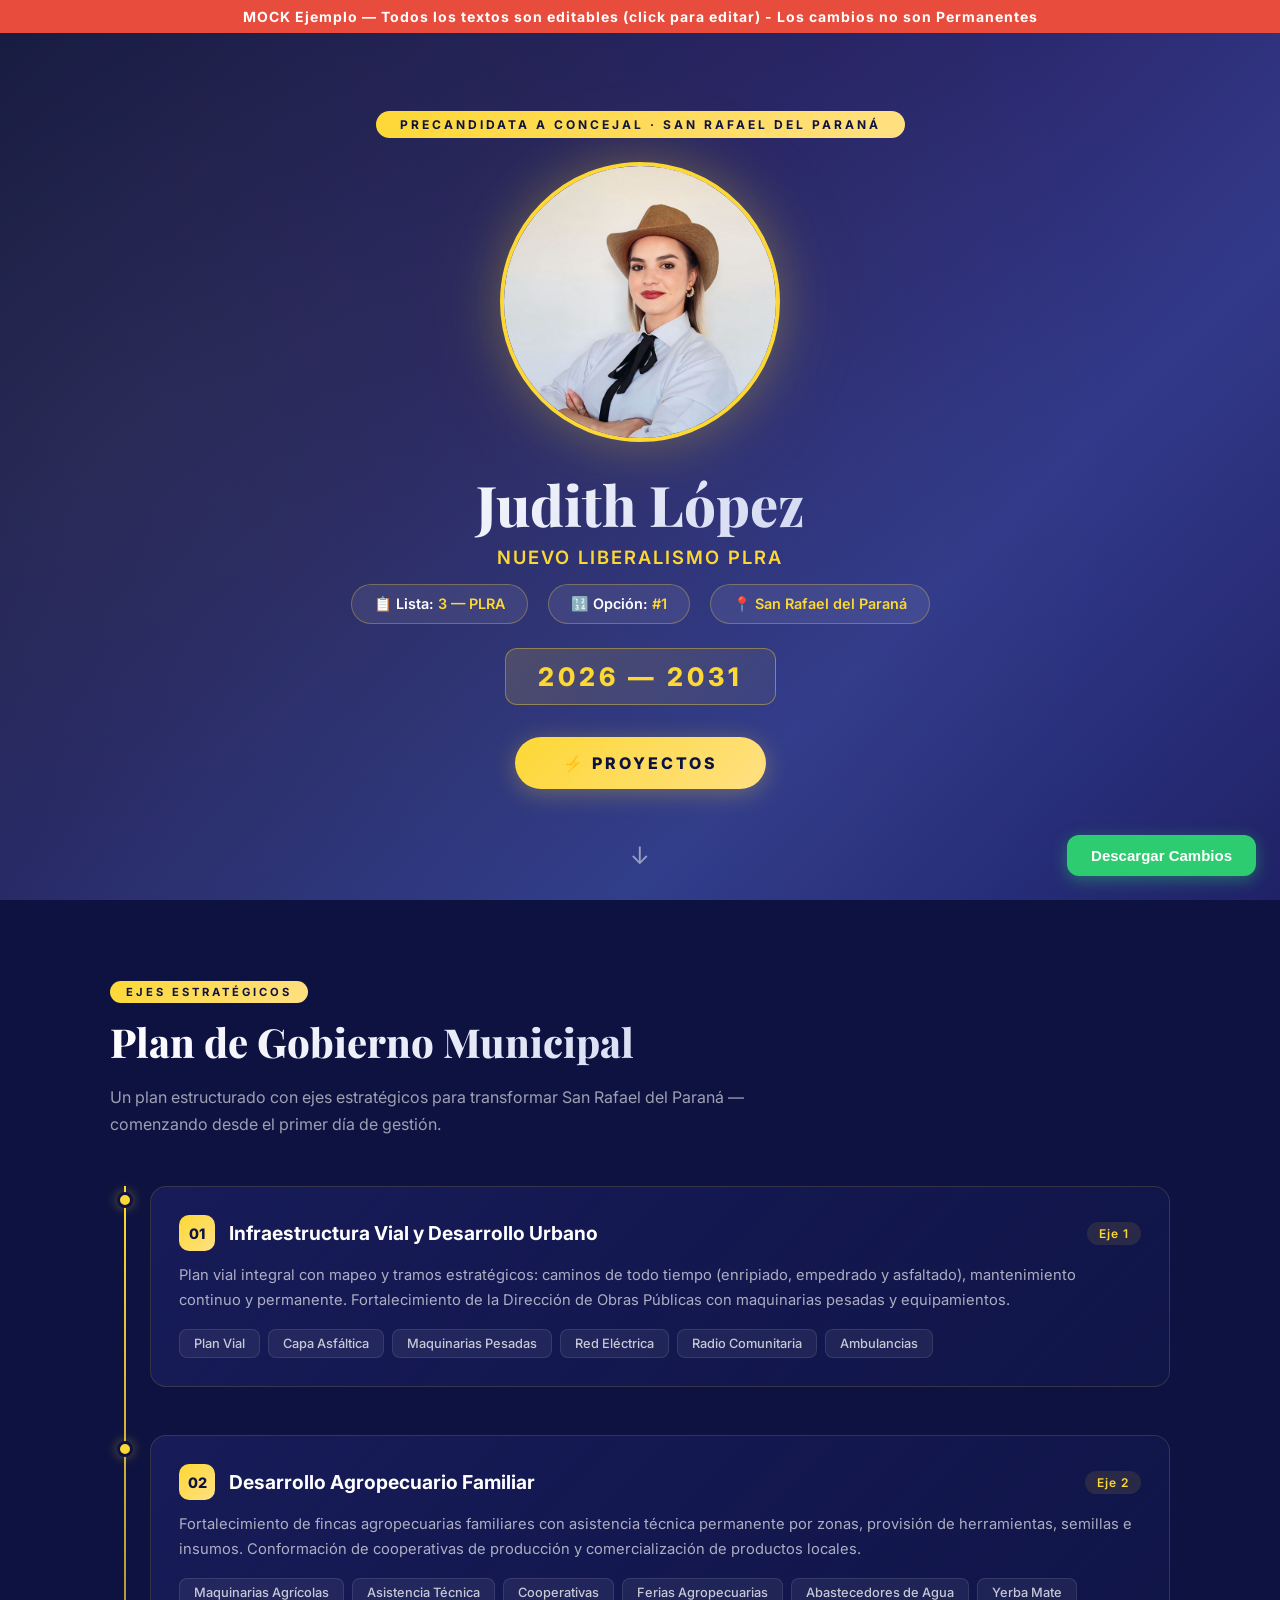
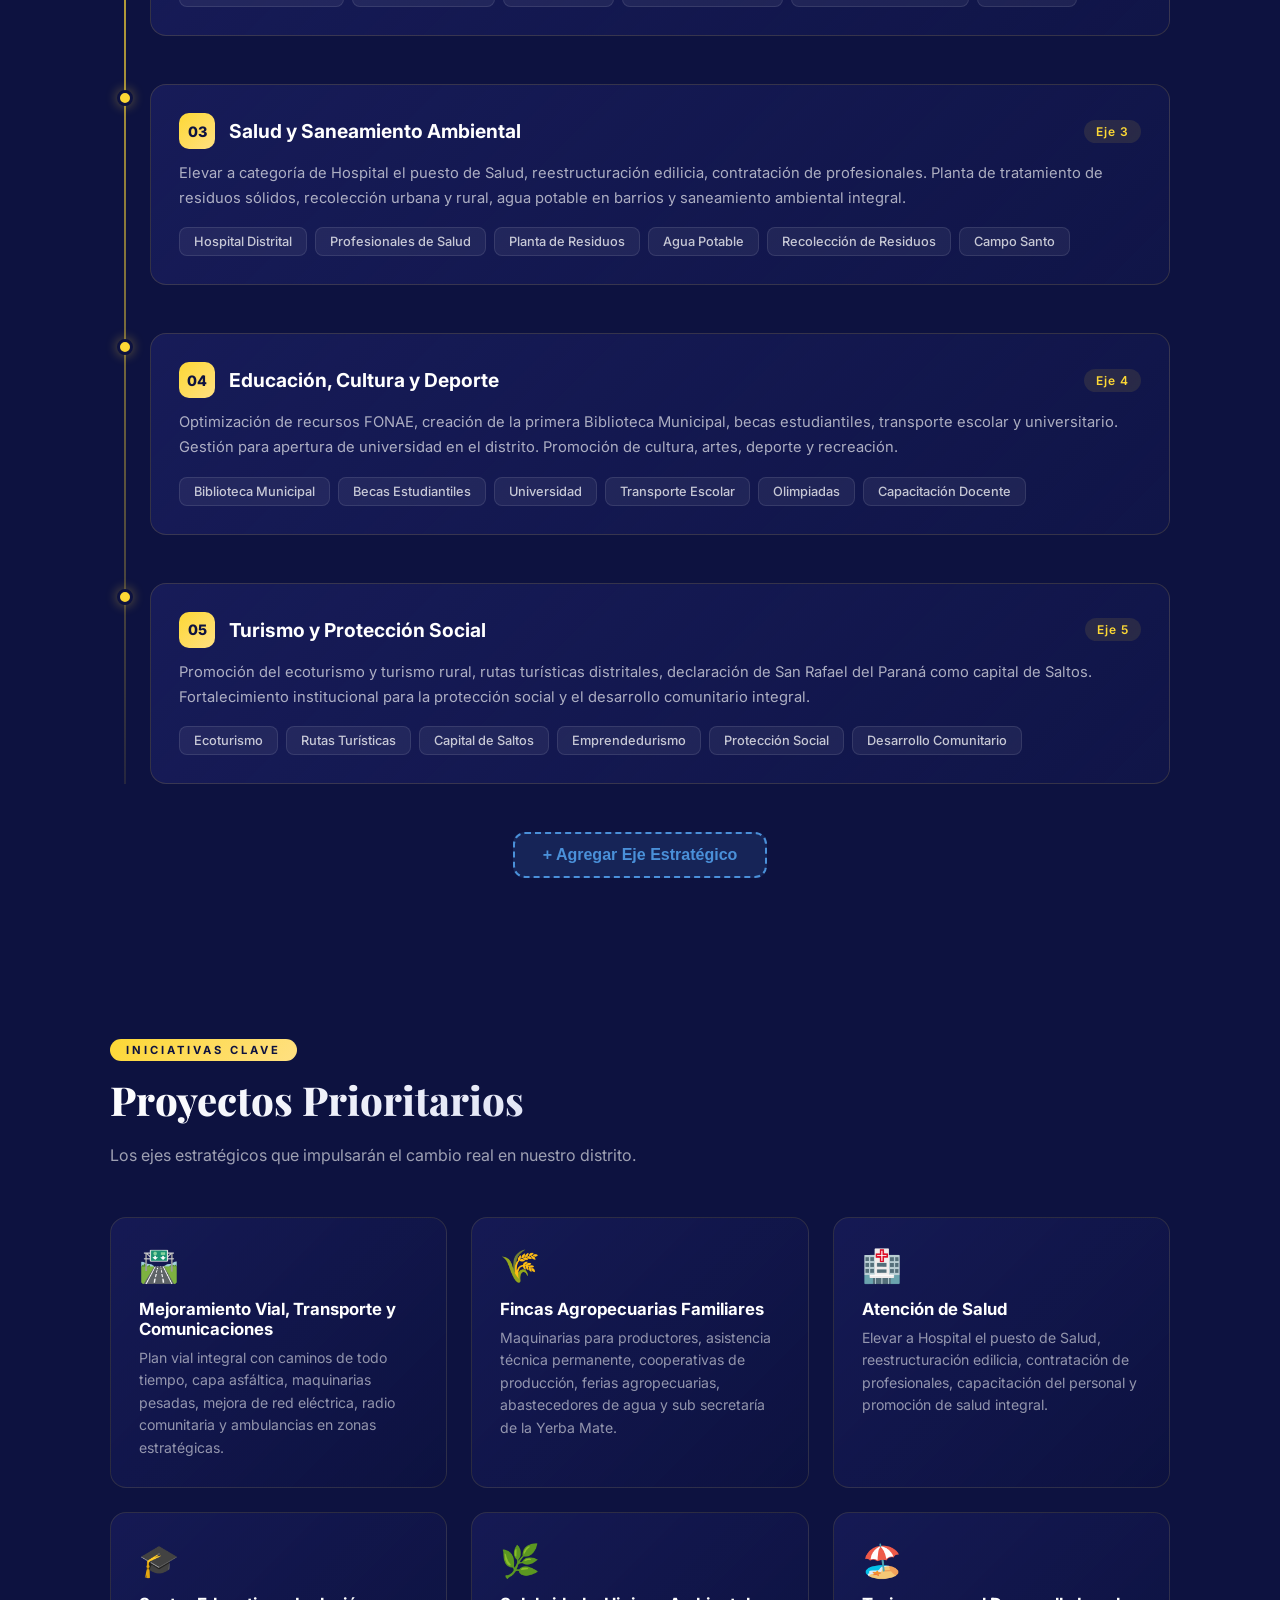
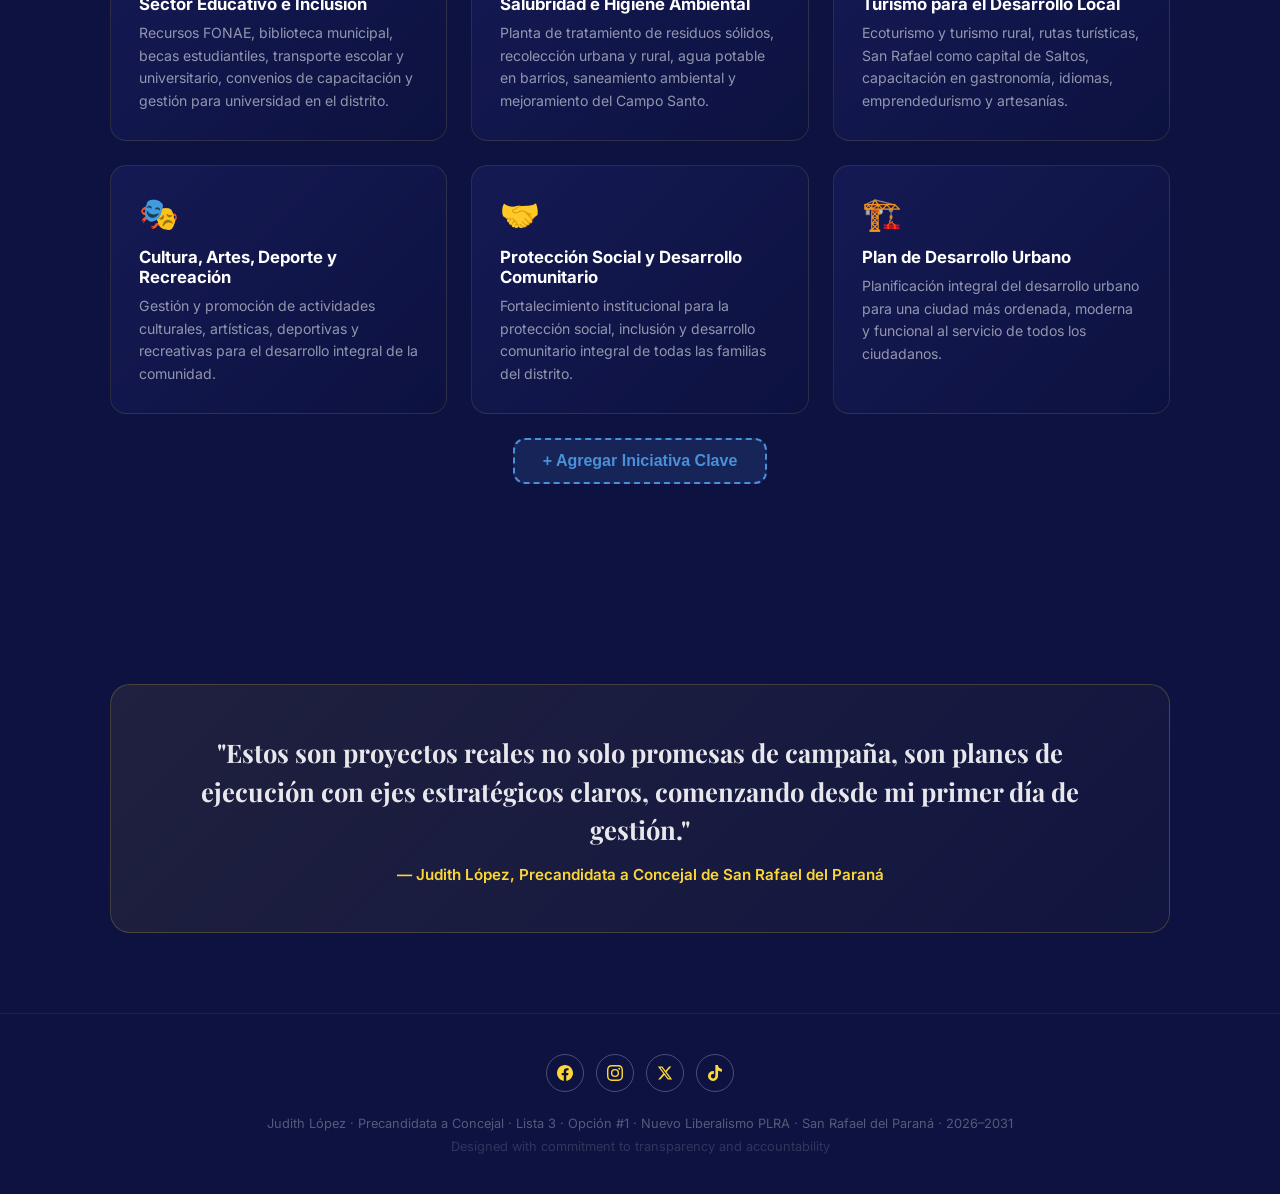
==== mock/index.html @ 167c4290 "feat: improve mock" ====
<!DOCTYPE html>
<html lang="en">

<head>
  <meta charset="UTF-8">
  <meta name="viewport" content="width=device-width, initial-scale=1.0">
  <title>MOCK — Judith López — Candidata a Concejal de San Rafael del Paraná 2026–2031</title>
  <link rel="icon" href="../favicon/favicon.ico" type="image/x-icon">
  <link rel="stylesheet" href="../styles.css">
</head>

<body>

  <div class="mock-banner">MOCK Ejemplo — Todos los textos son editables (click para editar) - Los cambios no son
    Permanentes</div>

  <!-- HERO -->
  <section class="hero">
    <div class="party-stripe"></div>
    <div class="hero-content">
      <div class="badge" contenteditable="true">Precandidata a Concejal · San Rafael del Paraná</div>
      <div class="candidate-photo" onclick="document.getElementById('imageUpload').click()"><img id="candidateImg"
          src="../judith.jpeg" alt="Judith López"></div>
      <input type="file" id="imageUpload" accept="image/*">
      <h1 class="candidate-name" contenteditable="true">Judith López</h1>
      <p class="candidate-role" contenteditable="true">Nuevo Liberalismo PLRA</p>

      <div class="candidate-info">
        <div class="info-chip" contenteditable="true">📋 Lista: <span>3 — PLRA</span></div>
        <div class="info-chip" contenteditable="true">🔢 Opción: <span>#1</span></div>
        <div class="info-chip" contenteditable="true">📍 <span>San Rafael del Paraná</span></div>
      </div>

      <div class="period-badge" contenteditable="true">2026 — 2031</div>
      <br>
      <a href="#projects" class="projects-btn">⚡ Proyectos</a>
    </div>
    <div class="scroll-hint">↓</div>
  </section>

  <!-- EJES ESTRATÉGICOS -->
  <section class="section" id="projects">
    <span class="section-label" contenteditable="true">Ejes Estratégicos</span>
    <h2 class="section-title" contenteditable="true">Plan de Gobierno Municipal</h2>
    <p class="section-desc" contenteditable="true">Un plan estructurado con ejes estratégicos para transformar San
      Rafael del Paraná — comenzando desde el primer día de gestión.</p>

    <div class="timeline">
      <!-- Eje 1 -->
      <div class="phase">
        <div class="phase-dot"></div>
        <div class="phase-card">
          <div class="phase-header">
            <div class="phase-number">01</div>
            <div class="phase-title" contenteditable="true">Infraestructura Vial y Desarrollo Urbano</div>
            <span class="phase-period" contenteditable="true">Eje 1</span>
          </div>
          <p class="phase-desc" contenteditable="true">Plan vial integral con mapeo y tramos estratégicos: caminos de
            todo tiempo (enripiado, empedrado y asfaltado), mantenimiento continuo y permanente. Fortalecimiento de la
            Dirección de Obras Públicas con maquinarias pesadas y equipamientos.</p>
          <div class="phase-projects">
            <span class="project-tag" contenteditable="true">Plan Vial</span>
            <span class="project-tag" contenteditable="true">Capa Asfáltica</span>
            <span class="project-tag" contenteditable="true">Maquinarias Pesadas</span>
            <span class="project-tag" contenteditable="true">Red Eléctrica</span>
            <span class="project-tag" contenteditable="true">Radio Comunitaria</span>
            <span class="project-tag" contenteditable="true">Ambulancias</span>
          </div>
        </div>
      </div>

      <!-- Eje 2 -->
      <div class="phase">
        <div class="phase-dot"></div>
        <div class="phase-card">
          <div class="phase-header">
            <div class="phase-number">02</div>
            <div class="phase-title" contenteditable="true">Desarrollo Agropecuario Familiar</div>
            <span class="phase-period" contenteditable="true">Eje 2</span>
          </div>
          <p class="phase-desc" contenteditable="true">Fortalecimiento de fincas agropecuarias familiares con asistencia
            técnica permanente por zonas, provisión de herramientas, semillas e insumos. Conformación de cooperativas de
            producción y comercialización de productos locales.</p>
          <div class="phase-projects">
            <span class="project-tag" contenteditable="true">Maquinarias Agrícolas</span>
            <span class="project-tag" contenteditable="true">Asistencia Técnica</span>
            <span class="project-tag" contenteditable="true">Cooperativas</span>
            <span class="project-tag" contenteditable="true">Ferias Agropecuarias</span>
            <span class="project-tag" contenteditable="true">Abastecedores de Agua</span>
            <span class="project-tag" contenteditable="true">Yerba Mate</span>
          </div>
        </div>
      </div>

      <!-- Eje 3 -->
      <div class="phase">
        <div class="phase-dot"></div>
        <div class="phase-card">
          <div class="phase-header">
            <div class="phase-number">03</div>
            <div class="phase-title" contenteditable="true">Salud y Saneamiento Ambiental</div>
            <span class="phase-period" contenteditable="true">Eje 3</span>
          </div>
          <p class="phase-desc" contenteditable="true">Elevar a categoría de Hospital el puesto de Salud,
            reestructuración edilicia, contratación de profesionales. Planta de tratamiento de residuos sólidos,
            recolección urbana y rural, agua potable en barrios y saneamiento ambiental integral.</p>
          <div class="phase-projects">
            <span class="project-tag" contenteditable="true">Hospital Distrital</span>
            <span class="project-tag" contenteditable="true">Profesionales de Salud</span>
            <span class="project-tag" contenteditable="true">Planta de Residuos</span>
            <span class="project-tag" contenteditable="true">Agua Potable</span>
            <span class="project-tag" contenteditable="true">Recolección de Residuos</span>
            <span class="project-tag" contenteditable="true">Campo Santo</span>
          </div>
        </div>
      </div>

      <!-- Eje 4 -->
      <div class="phase">
        <div class="phase-dot"></div>
        <div class="phase-card">
          <div class="phase-header">
            <div class="phase-number">04</div>
            <div class="phase-title" contenteditable="true">Educación, Cultura y Deporte</div>
            <span class="phase-period" contenteditable="true">Eje 4</span>
          </div>
          <p class="phase-desc" contenteditable="true">Optimización de recursos FONAE, creación de la primera Biblioteca
            Municipal, becas estudiantiles, transporte escolar y universitario. Gestión para apertura de universidad en
            el distrito. Promoción de cultura, artes, deporte y recreación.</p>
          <div class="phase-projects">
            <span class="project-tag" contenteditable="true">Biblioteca Municipal</span>
            <span class="project-tag" contenteditable="true">Becas Estudiantiles</span>
            <span class="project-tag" contenteditable="true">Universidad</span>
            <span class="project-tag" contenteditable="true">Transporte Escolar</span>
            <span class="project-tag" contenteditable="true">Olimpiadas</span>
            <span class="project-tag" contenteditable="true">Capacitación Docente</span>
          </div>
        </div>
      </div>

      <!-- Eje 5 -->
      <div class="phase">
        <div class="phase-dot"></div>
        <div class="phase-card">
          <div class="phase-header">
            <div class="phase-number">05</div>
            <div class="phase-title" contenteditable="true">Turismo y Protección Social</div>
            <span class="phase-period" contenteditable="true">Eje 5</span>
          </div>
          <p class="phase-desc" contenteditable="true">Promoción del ecoturismo y turismo rural, rutas turísticas
            distritales, declaración de San Rafael del Paraná como capital de Saltos. Fortalecimiento institucional para
            la protección social y el desarrollo comunitario integral.</p>
          <div class="phase-projects">
            <span class="project-tag" contenteditable="true">Ecoturismo</span>
            <span class="project-tag" contenteditable="true">Rutas Turísticas</span>
            <span class="project-tag" contenteditable="true">Capital de Saltos</span>
            <span class="project-tag" contenteditable="true">Emprendedurismo</span>
            <span class="project-tag" contenteditable="true">Protección Social</span>
            <span class="project-tag" contenteditable="true">Desarrollo Comunitario</span>
          </div>
        </div>
      </div>
    </div>
    <button class="add-btn" onclick="addEje()">+ Agregar Eje Estratégico</button>
  </section>

  <!-- PROYECTOS PRIORITARIOS -->
  <section class="section">
    <span class="section-label" contenteditable="true">Iniciativas Clave</span>
    <h2 class="section-title" contenteditable="true">Proyectos Prioritarios</h2>
    <p class="section-desc" contenteditable="true">Los ejes estratégicos que impulsarán el cambio real en nuestro
      distrito.</p>

    <div class="projects-grid">
      <div class="project-card">
        <div class="project-icon" contenteditable="true">🛣️</div>
        <h3 contenteditable="true">Mejoramiento Vial, Transporte y Comunicaciones</h3>
        <p contenteditable="true">Plan vial integral con caminos de todo tiempo, capa asfáltica, maquinarias pesadas,
          mejora de red eléctrica, radio comunitaria y ambulancias en zonas estratégicas.</p>
      </div>
      <div class="project-card">
        <div class="project-icon" contenteditable="true">🌾</div>
        <h3 contenteditable="true">Fincas Agropecuarias Familiares</h3>
        <p contenteditable="true">Maquinarias para productores, asistencia técnica permanente, cooperativas de
          producción, ferias agropecuarias, abastecedores de agua y sub secretaría de la Yerba Mate.</p>
      </div>
      <div class="project-card">
        <div class="project-icon" contenteditable="true">🏥</div>
        <h3 contenteditable="true">Atención de Salud</h3>
        <p contenteditable="true">Elevar a Hospital el puesto de Salud, reestructuración edilicia, contratación de
          profesionales, capacitación del personal y promoción de salud integral.</p>
      </div>
      <div class="project-card">
        <div class="project-icon" contenteditable="true">🎓</div>
        <h3 contenteditable="true">Sector Educativo e Inclusión</h3>
        <p contenteditable="true">Recursos FONAE, biblioteca municipal, becas estudiantiles, transporte escolar y
          universitario, convenios de capacitación y gestión para universidad en el distrito.</p>
      </div>
      <div class="project-card">
        <div class="project-icon" contenteditable="true">🌿</div>
        <h3 contenteditable="true">Salubridad e Higiene Ambiental</h3>
        <p contenteditable="true">Planta de tratamiento de residuos sólidos, recolección urbana y rural, agua potable en
          barrios, saneamiento ambiental y mejoramiento del Campo Santo.</p>
      </div>
      <div class="project-card">
        <div class="project-icon" contenteditable="true">🏖️</div>
        <h3 contenteditable="true">Turismo para el Desarrollo Local</h3>
        <p contenteditable="true">Ecoturismo y turismo rural, rutas turísticas, San Rafael como capital de Saltos,
          capacitación en gastronomía, idiomas, emprendedurismo y artesanías.</p>
      </div>
      <div class="project-card">
        <div class="project-icon" contenteditable="true">🎭</div>
        <h3 contenteditable="true">Cultura, Artes, Deporte y Recreación</h3>
        <p contenteditable="true">Gestión y promoción de actividades culturales, artísticas, deportivas y recreativas
          para el desarrollo integral de la comunidad.</p>
      </div>
      <div class="project-card">
        <div class="project-icon" contenteditable="true">🤝</div>
        <h3 contenteditable="true">Protección Social y Desarrollo Comunitario</h3>
        <p contenteditable="true">Fortalecimiento institucional para la protección social, inclusión y desarrollo
          comunitario integral de todas las familias del distrito.</p>
      </div>
      <div class="project-card">
        <div class="project-icon" contenteditable="true">🏗️</div>
        <h3 contenteditable="true">Plan de Desarrollo Urbano</h3>
        <p contenteditable="true">Planificación integral del desarrollo urbano para una ciudad más ordenada, moderna y
          funcional al servicio de todos los ciudadanos.</p>
      </div>
    </div>
    <button class="add-btn" onclick="addIniciativa()">+ Agregar Iniciativa Clave</button>
  </section>

  <!-- VISION -->
  <section class="section">
    <div class="vision-box">
      <p class="quote" contenteditable="true">"Estos son proyectos reales no solo promesas de campaña, son planes de
        ejecución con ejes estratégicos claros, comenzando desde mi primer día de gestión."</p>
      <p class="author" contenteditable="true">— Judith López, Precandidata a Concejal de San Rafael del Paraná</p>
    </div>
  </section>

  <!-- FOOTER -->
  <div class="footer">
    <div class="social-links">
      <a href="#" class="social-links__icon" aria-label="Facebook">
        <svg viewBox="0 0 24 24" fill="currentColor">
          <path
            d="M24 12.073c0-6.627-5.373-12-12-12s-12 5.373-12 12c0 5.99 4.388 10.954 10.125 11.854v-8.385H7.078v-3.47h3.047V9.43c0-3.007 1.792-4.669 4.533-4.669 1.312 0 2.686.235 2.686.235v2.953H15.83c-1.491 0-1.956.925-1.956 1.874v2.25h3.328l-.532 3.47h-2.796v8.385C19.612 23.027 24 18.062 24 12.073z" />
        </svg>
      </a>
      <a href="https://www.instagram.com/judith.lopez.vega" class="social-links__icon" aria-label="Instagram">
        <svg viewBox="0 0 24 24" fill="currentColor">
          <path
            d="M12 2.163c3.204 0 3.584.012 4.85.07 3.252.148 4.771 1.691 4.919 4.919.058 1.265.069 1.645.069 4.849 0 3.205-.012 3.584-.069 4.849-.149 3.225-1.664 4.771-4.919 4.919-1.266.058-1.644.07-4.85.07-3.204 0-3.584-.012-4.849-.07-3.26-.149-4.771-1.699-4.919-4.92-.058-1.265-.07-1.644-.07-4.849 0-3.204.013-3.583.07-4.849.149-3.227 1.664-4.771 4.919-4.919 1.266-.057 1.645-.069 4.849-.069zM12 0C8.741 0 8.333.014 7.053.072 2.695.272.273 2.69.073 7.052.014 8.333 0 8.741 0 12c0 3.259.014 3.668.072 4.948.2 4.358 2.618 6.78 6.98 6.98C8.333 23.986 8.741 24 12 24c3.259 0 3.668-.014 4.948-.072 4.354-.2 6.782-2.618 6.979-6.98.059-1.28.073-1.689.073-4.948 0-3.259-.014-3.667-.072-4.947-.196-4.354-2.617-6.78-6.979-6.98C15.668.014 15.259 0 12 0zm0 5.838a6.162 6.162 0 100 12.324 6.162 6.162 0 000-12.324zM12 16a4 4 0 110-8 4 4 0 010 8zm6.406-11.845a1.44 1.44 0 100 2.881 1.44 1.44 0 000-2.881z" />
        </svg>
      </a>
      <a href="#" class="social-links__icon" aria-label="X / Twitter">
        <svg viewBox="0 0 24 24" fill="currentColor">
          <path
            d="M18.244 2.25h3.308l-7.227 8.26 8.502 11.24H16.17l-5.214-6.817L4.99 21.75H1.68l7.73-8.835L1.254 2.25H8.08l4.713 6.231zm-1.161 17.52h1.833L7.084 4.126H5.117z" />
        </svg>
      </a>
      <a href="#" class="social-links__icon" aria-label="TikTok">
        <svg viewBox="0 0 24 24" fill="currentColor">
          <path
            d="M12.525.02c1.31-.02 2.61-.01 3.91-.02.08 1.53.63 3.09 1.75 4.17 1.12 1.11 2.7 1.62 4.24 1.79v4.03c-1.44-.05-2.89-.35-4.2-.97-.57-.26-1.1-.59-1.62-.93-.01 2.92.01 5.84-.02 8.75-.08 1.4-.54 2.79-1.35 3.94-1.31 1.92-3.58 3.17-5.91 3.21-1.43.08-2.86-.31-4.08-1.03-2.02-1.19-3.44-3.37-3.65-5.71-.02-.5-.03-1-.01-1.49.18-1.9 1.12-3.72 2.58-4.96 1.66-1.44 3.98-2.13 6.15-1.72.02 1.48-.04 2.96-.04 4.44-.99-.32-2.15-.23-3.02.37-.63.41-1.11 1.04-1.36 1.75-.21.51-.15 1.07-.14 1.61.24 1.64 1.82 3.02 3.5 2.87 1.12-.01 2.19-.66 2.77-1.61.19-.33.4-.67.41-1.06.1-1.79.06-3.57.07-5.36.01-4.03-.01-8.05.02-12.07z" />
        </svg>
      </a>
    </div>
    <p contenteditable="true">Judith López · Precandidata a Concejal · Lista 3 · Opción #1 · Nuevo Liberalismo PLRA ·
      San Rafael del Paraná · 2026–2031</p>
    <p style="margin-top:8px; opacity:0.5;" contenteditable="true">Designed with commitment to transparency and
      accountability</p>
  </div>

  <button class="save-pdf-btn" onclick="downloadHTML()">Descargar Cambios</button>

  <script src="../script.js"></script>
  <script>
    function downloadHTML() {
      const clone = document.documentElement.cloneNode(true);
      // Remove the mock banner, download button, and image upload input from the copy
      const banner = clone.querySelector('.mock-banner');
      if (banner) banner.remove();
      const btn = clone.querySelector('.save-pdf-btn');
      if (btn) btn.remove();
      const addBtns = clone.querySelectorAll('.add-btn');
      addBtns.forEach(b => b.remove());
      const upload = clone.querySelector('#imageUpload');
      if (upload) upload.remove();
      // Remove contenteditable attributes
      clone.querySelectorAll('[contenteditable]').forEach(el => el.removeAttribute('contenteditable'));
      // Remove inline scripts
      clone.querySelectorAll('script').forEach(s => s.remove());

      const html = '<!DOCTYPE html>\n' + clone.outerHTML;
      const blob = new Blob([html], { type: 'text/html' });
      const a = document.createElement('a');
      a.href = URL.createObjectURL(blob);
      a.download = 'judith-lopez.html';
      a.click();
      URL.revokeObjectURL(a.href);
    }

    document.getElementById('imageUpload').addEventListener('change', function (e) {
      const file = e.target.files[0];
      if (!file) return;
      const reader = new FileReader();
      reader.onload = function (ev) {
        document.getElementById('candidateImg').src = ev.target.result;
      };
      reader.readAsDataURL(file);
    });

    let ejeCount = document.querySelectorAll('.phase').length;

    function addEje() {
      ejeCount++;
      const num = String(ejeCount).padStart(2, '0');
      const phase = document.createElement('div');
      phase.className = 'phase visible';
      phase.innerHTML = `
        <div class="phase-dot"></div>
        <div class="phase-card">
          <div class="phase-header">
            <div class="phase-number">${num}</div>
            <div class="phase-title" contenteditable="true">Nuevo Eje Estratégico</div>
            <span class="phase-period" contenteditable="true">Eje ${ejeCount}</span>
          </div>
          <p class="phase-desc" contenteditable="true">Descripción del nuevo eje estratégico. Click para editar.</p>
          <div class="phase-projects">
            <span class="project-tag" contenteditable="true">Etiqueta 1</span>
            <span class="project-tag" contenteditable="true">Etiqueta 2</span>
            <span class="project-tag" contenteditable="true">Etiqueta 3</span>
          </div>
        </div>`;
      document.querySelector('.timeline').appendChild(phase);
      phase.scrollIntoView({ behavior: 'smooth', block: 'center' });
    }

    function addIniciativa() {
      const card = document.createElement('div');
      card.className = 'project-card visible';
      card.innerHTML = `
        <div class="project-icon" contenteditable="true">📌</div>
        <h3 contenteditable="true">Nueva Iniciativa</h3>
        <p contenteditable="true">Descripción de la nueva iniciativa clave. Click para editar.</p>`;
      document.querySelector('.projects-grid').appendChild(card);
      card.scrollIntoView({ behavior: 'smooth', block: 'center' });
    }
  </script>
</body>

</html>
---- styles.css ----
@import url('https://fonts.googleapis.com/css2?family=Inter:wght@300;400;500;600;700;800;900&family=Playfair+Display:wght@700;800&display=swap');

* {
  margin: 0;
  padding: 0;
  box-sizing: border-box;
}

:root {
  --primary: #2b3a8e;
  --accent: #fdd835;
  --accent2: #c62828;
  --green: #2e7d32;
  --light: #f4f6f8;
  --dark: #0d1240;
  --glass: rgba(255, 255, 255, 0.08);
}

body {
  font-family: 'Inter', sans-serif;
  background: var(--dark);
  color: #fff;
  overflow-x: hidden;
}

/* HERO */
.hero {
  min-height: 100vh;
  background: linear-gradient(135deg, #0d1240 0%, #1e2268 40%, #2b3a8e 70%, #1e2268 100%);
  display: flex;
  flex-direction: column;
  align-items: center;
  justify-content: center;
  position: relative;
  overflow: hidden;
  padding: 40px 20px;
}

.hero::before {
  content: '';
  position: absolute;
  top: -50%;
  left: -50%;
  width: 200%;
  height: 200%;
  background: radial-gradient(circle at 30% 50%, rgba(253, 216, 53, 0.08) 0%, transparent 50%),
    radial-gradient(circle at 70% 30%, rgba(198, 40, 40, 0.06) 0%, transparent 50%);
  animation: heroGlow 12s ease-in-out infinite alternate;
}

@keyframes heroGlow {
  0% {
    transform: translate(0, 0) rotate(0deg);
  }

  100% {
    transform: translate(-3%, 3%) rotate(2deg);
  }
}

.hero-content {
  position: relative;
  z-index: 2;
  text-align: center;
  max-width: 800px;
}

.badge {
  display: inline-block;
  background: linear-gradient(135deg, var(--accent), #ffe082);
  color: var(--dark);
  padding: 6px 24px;
  border-radius: 50px;
  font-size: 0.75rem;
  font-weight: 700;
  letter-spacing: 3px;
  text-transform: uppercase;
  margin-bottom: 24px;
  animation: fadeInDown 0.8s ease;
}

.candidate-photo {
  width: 280px;
  height: 280px;
  border-radius: 50%;
  border: 4px solid var(--accent);
  margin: 0 auto 28px;
  background: linear-gradient(135deg, #1e2268, #2b3a8e);
  display: flex;
  align-items: center;
  justify-content: center;
  box-shadow: 0 0 50px rgba(253, 216, 53, 0.25), 0 0 100px rgba(253, 216, 53, 0.1);
  animation: fadeInUp 0.6s ease;
  position: relative;
  overflow: hidden;
  transition: width 0.1s ease-out, height 0.1s ease-out, box-shadow 0.1s ease-out;
  will-change: transform;
}

.candidate-photo img {
  width: 100%;
  height: 100%;
  object-fit: cover;
  object-position: center top;
}

.candidate-photo::after {
  content: '';
  position: absolute;
  inset: -2px;
  border-radius: 50%;
  border: 2px solid transparent;
  border-top-color: var(--accent);
  animation: rotateBorder 6s linear infinite;
}

@keyframes rotateBorder {
  to {
    transform: rotate(360deg);
  }
}

.candidate-name {
  font-family: 'Playfair Display', serif;
  font-size: clamp(2.2rem, 5vw, 3.5rem);
  font-weight: 800;
  background: linear-gradient(135deg, #fff, #c8d0f0);
  -webkit-background-clip: text;
  -webkit-text-fill-color: transparent;
  line-height: 1.2;
  margin-bottom: 8px;
  animation: fadeInUp 0.8s ease;
}

.candidate-role {
  font-size: 1.15rem;
  font-weight: 600;
  color: var(--accent);
  letter-spacing: 2px;
  text-transform: uppercase;
  margin-bottom: 6px;
  animation: fadeInUp 1s ease;
}

.candidate-info {
  display: flex;
  gap: 20px;
  justify-content: center;
  flex-wrap: wrap;
  margin-top: 16px;
  animation: fadeInUp 1.1s ease;
}

.info-chip {
  background: var(--glass);
  border: 1px solid rgba(253, 216, 53, 0.3);
  padding: 10px 22px;
  border-radius: 50px;
  font-size: 0.9rem;
  font-weight: 600;
  backdrop-filter: blur(10px);
  transition: all 0.3s;
}

.info-chip:hover {
  border-color: var(--accent);
  background: rgba(253, 216, 53, 0.12);
  transform: translateY(-2px);
}

.info-chip span {
  color: var(--accent);
}

.period-badge {
  margin-top: 24px;
  display: inline-flex;
  align-items: center;
  gap: 10px;
  background: linear-gradient(135deg, rgba(253, 216, 53, 0.15), rgba(253, 216, 53, 0.05));
  border: 1px solid rgba(253, 216, 53, 0.4);
  padding: 12px 32px;
  border-radius: 12px;
  font-size: 1.6rem;
  font-weight: 800;
  letter-spacing: 4px;
  color: var(--accent);
  animation: fadeInUp 1.2s ease;
}

.projects-btn {
  margin-top: 32px;
  display: inline-flex;
  align-items: center;
  gap: 10px;
  background: linear-gradient(135deg, var(--accent), #ffe082);
  color: var(--dark);
  padding: 16px 48px;
  border-radius: 60px;
  font-size: 1rem;
  font-weight: 800;
  letter-spacing: 3px;
  text-transform: uppercase;
  text-decoration: none;
  cursor: pointer;
  border: none;
  box-shadow: 0 4px 24px rgba(253, 216, 53, 0.3);
  transition: all 0.3s;
  animation: fadeInUp 1.4s ease;
}

.projects-btn:hover {
  transform: translateY(-3px) scale(1.03);
  box-shadow: 0 8px 40px rgba(253, 216, 53, 0.45);
}

.party-stripe {
  position: absolute;
  top: 0;
  left: 0;
  right: 0;
  height: 5px;
  background: linear-gradient(90deg, #2b3a8e 25%, #fdd835 25%, #fdd835 50%, #c62828 50%, #c62828 75%, #2e7d32 75%);
  z-index: 10;
}

.scroll-hint {
  position: absolute;
  bottom: 30px;
  left: 50%;
  transform: translateX(-50%);
  animation: bounce 2s infinite;
  opacity: 0.5;
  font-size: 1.5rem;
}

@keyframes bounce {

  0%,
  100% {
    transform: translateX(-50%) translateY(0);
  }

  50% {
    transform: translateX(-50%) translateY(-10px);
  }
}

/* SECTIONS */
.section {
  padding: 80px 20px;
  max-width: 1100px;
  margin: 0 auto;
}

.section-label {
  display: inline-block;
  background: linear-gradient(135deg, var(--accent), #ffe082);
  color: var(--dark);
  padding: 4px 16px;
  border-radius: 50px;
  font-size: 0.7rem;
  font-weight: 700;
  letter-spacing: 3px;
  text-transform: uppercase;
  margin-bottom: 12px;
}

.section-title {
  font-family: 'Playfair Display', serif;
  font-size: clamp(1.8rem, 4vw, 2.5rem);
  font-weight: 800;
  margin-bottom: 16px;
  background: linear-gradient(135deg, #fff, #b8c0e8);
  -webkit-background-clip: text;
  -webkit-text-fill-color: transparent;
}

.section-desc {
  color: rgba(255, 255, 255, 0.6);
  font-size: 1rem;
  line-height: 1.7;
  max-width: 700px;
  margin-bottom: 48px;
}

/* TIMELINE */
.timeline {
  position: relative;
  padding-left: 40px;
}

.timeline::before {
  content: '';
  position: absolute;
  left: 14px;
  top: 0;
  bottom: 0;
  width: 2px;
  background: linear-gradient(to bottom, var(--accent), rgba(253, 216, 53, 0.1));
}

.phase {
  position: relative;
  margin-bottom: 48px;
  opacity: 0;
  transform: translateY(30px);
}

.phase.visible {
  animation: slideIn 0.6s ease forwards;
}

@keyframes slideIn {
  to {
    opacity: 1;
    transform: translateY(0);
  }
}

.phase-dot {
  position: absolute;
  left: -33px;
  top: 6px;
  width: 16px;
  height: 16px;
  border-radius: 50%;
  background: var(--accent);
  border: 3px solid var(--dark);
  box-shadow: 0 0 12px rgba(253, 216, 53, 0.4);
}

.phase-card {
  background: linear-gradient(135deg, rgba(30, 34, 104, 0.6), rgba(30, 34, 104, 0.2));
  border: 1px solid rgba(253, 216, 53, 0.15);
  border-radius: 16px;
  padding: 28px;
  backdrop-filter: blur(10px);
  transition: all 0.3s;
}

.phase-card:hover {
  border-color: rgba(253, 216, 53, 0.4);
  transform: translateX(6px);
  box-shadow: 0 8px 32px rgba(0, 0, 0, 0.3);
}

.phase-header {
  display: flex;
  align-items: center;
  gap: 14px;
  margin-bottom: 12px;
  flex-wrap: wrap;
}

.phase-number {
  background: linear-gradient(135deg, var(--accent), #ffe082);
  color: var(--dark);
  width: 36px;
  height: 36px;
  border-radius: 10px;
  display: flex;
  align-items: center;
  justify-content: center;
  font-weight: 800;
  font-size: 0.9rem;
  flex-shrink: 0;
}

.phase-title {
  font-size: 1.2rem;
  font-weight: 700;
  flex: 1;
}

.phase-period {
  font-size: 0.75rem;
  font-weight: 600;
  color: var(--accent);
  background: rgba(253, 216, 53, 0.1);
  padding: 4px 12px;
  border-radius: 50px;
  letter-spacing: 1px;
}

.phase-desc {
  color: rgba(255, 255, 255, 0.65);
  font-size: 0.92rem;
  line-height: 1.7;
  margin-bottom: 16px;
}

.phase-projects {
  display: flex;
  flex-wrap: wrap;
  gap: 8px;
}

.project-tag {
  background: rgba(255, 255, 255, 0.06);
  border: 1px solid rgba(255, 255, 255, 0.1);
  padding: 6px 14px;
  border-radius: 8px;
  font-size: 0.8rem;
  font-weight: 500;
  color: rgba(255, 255, 255, 0.75);
  transition: all 0.3s;
}

.project-tag:hover {
  border-color: var(--accent);
  color: var(--accent);
  background: rgba(253, 216, 53, 0.08);
}

/* PROJECT CARDS GRID */
.projects-grid {
  display: grid;
  grid-template-columns: repeat(auto-fit, minmax(300px, 1fr));
  gap: 24px;
  margin-top: 8px;
}

.project-card {
  background: linear-gradient(135deg, rgba(30, 34, 104, 0.5), rgba(13, 18, 64, 0.8));
  border: 1px solid rgba(253, 216, 53, 0.12);
  border-radius: 16px;
  padding: 28px;
  transition: all 0.3s;
  position: relative;
  overflow: hidden;
  opacity: 0;
  transform: translateY(30px);
}

.project-card.visible {
  animation: fadeInUp 0.5s ease forwards;
}

.project-card::before {
  content: '';
  position: absolute;
  top: 0;
  left: 0;
  right: 0;
  height: 3px;
  background: linear-gradient(90deg, var(--accent), transparent);
  opacity: 0;
  transition: opacity 0.3s;
}

.project-card:hover {
  border-color: rgba(253, 216, 53, 0.35);
  transform: translateY(-4px);
  box-shadow: 0 12px 40px rgba(0, 0, 0, 0.4);
}

.project-card:hover::before {
  opacity: 1;
}

.project-icon {
  font-size: 2rem;
  margin-bottom: 14px;
}

.project-card h3 {
  font-size: 1.05rem;
  font-weight: 700;
  margin-bottom: 8px;
}

.project-card p {
  color: rgba(255, 255, 255, 0.55);
  font-size: 0.88rem;
  line-height: 1.6;
}

/* VISION */
.vision-box {
  background: linear-gradient(135deg, rgba(253, 216, 53, 0.08), rgba(253, 216, 53, 0.02));
  border: 1px solid rgba(253, 216, 53, 0.2);
  border-radius: 20px;
  padding: 48px;
  text-align: center;
  margin-top: 40px;
  opacity: 0;
  transform: translateY(20px);
  transition: opacity 0.6s ease, transform 0.6s ease;
}

.vision-box.visible {
  opacity: 1;
  transform: translateY(0);
}

.vision-box .quote {
  font-family: 'Playfair Display', serif;
  font-size: clamp(1.2rem, 3vw, 1.6rem);
  font-weight: 700;
  line-height: 1.5;
  color: rgba(255, 255, 255, 0.9);
  margin-bottom: 16px;
}

.vision-box .author {
  color: var(--accent);
  font-weight: 600;
  font-size: 0.95rem;
}

/* FOOTER */
.footer {
  text-align: center;
  padding: 40px 20px;
  border-top: 1px solid rgba(255, 255, 255, 0.06);
  color: rgba(255, 255, 255, 0.3);
  font-size: 0.8rem;
}

.footer a {
  color: var(--accent);
  text-decoration: none;
}

/* ANIMATIONS */
@keyframes fadeInUp {
  from {
    opacity: 0;
    transform: translateY(20px);
  }

  to {
    opacity: 1;
    transform: translateY(0);
  }
}

@keyframes fadeInDown {
  from {
    opacity: 0;
    transform: translateY(-20px);
  }

  to {
    opacity: 1;
    transform: translateY(0);
  }
}

@media (max-width: 600px) {
  .section {
    padding: 50px 16px;
  }

  .phase-card {
    padding: 20px;
  }

  .vision-box {
    padding: 28px;
  }

  .candidate-photo {
    width: 200px;
    height: 200px;
  }

  .projects-grid {
    grid-template-columns: 1fr;
  }
}

.mock-banner {
  position: fixed;
  top: 0;
  left: 0;
  right: 0;
  z-index: 9999;
  background: #e74c3c;
  color: #fff;
  text-align: center;
  padding: 8px;
  font-weight: bold;
  font-size: 14px;
  letter-spacing: 1px;
}

.add-btn {
  display: block;
  margin: 24px auto 0;
  padding: 12px 28px;
  background: rgba(74, 144, 217, 0.15);
  color: #4a90d9;
  border: 2px dashed #4a90d9;
  border-radius: 12px;
  font-size: 16px;
  font-weight: 600;
  cursor: pointer;
  transition: all 0.2s;
}

.add-btn:hover {
  background: rgba(74, 144, 217, 0.25);
}

.candidate-photo {
  position: relative;
  cursor: pointer;
}

.candidate-photo::after {
  background: rgba(72, 71, 71, 0.7);
  color: #fff;
  padding: 4px 12px;
  font-size: 12px;
  opacity: 0;
  transition: opacity 0.2s;
  pointer-events: none;
  white-space: nowrap;
}

.candidate-photo:hover::after {
  opacity: 1;
}

#imageUpload {
  display: none;
}

.social-links {
  display: flex;
  justify-content: center;
  gap: 0.75rem;
  margin-bottom: 1.5rem;
}

.social-links__icon {
  display: flex;
  align-items: center;
  justify-content: center;
  width: 38px;
  height: 38px;
  border-radius: 50%;
  border: 1.5px solid rgba(255, 255, 255, 0.25);
  color: rgba(255, 255, 255, 0.5);
  text-decoration: none;
  transition: all 0.3s;
}

.social-links__icon svg {
  width: 16px;
  height: 16px;
}

.social-links__icon:hover {
  background: var(--accent);
  border-color: var(--accent);
  color: var(--dark);
  transform: translateY(-2px);
}

.save-pdf-btn {
  position: fixed;
  bottom: 24px;
  right: 24px;
  z-index: 9999;
  padding: 12px 24px;
  background: #2ecc71;
  color: #fff;
  border: none;
  border-radius: 12px;
  font-size: 15px;
  font-weight: 700;
  cursor: pointer;
  box-shadow: 0 4px 16px rgba(46, 204, 113, 0.4);
  transition: all 0.2s;
}

.save-pdf-btn:hover {
  background: #27ae60;
  box-shadow: 0 6px 20px rgba(46, 204, 113, 0.5);
  transform: translateY(-1px);
}

@media print {

  .mock-banner,
  .save-pdf-btn,
  .add-btn,
  #imageUpload {
    display: none !important;
  }

  body {
    padding-top: 0 !important;
  }

  [contenteditable] {
    outline: none !important;
  }

  .hero,
  .section,
  .footer {
    break-inside: avoid;
  }
}
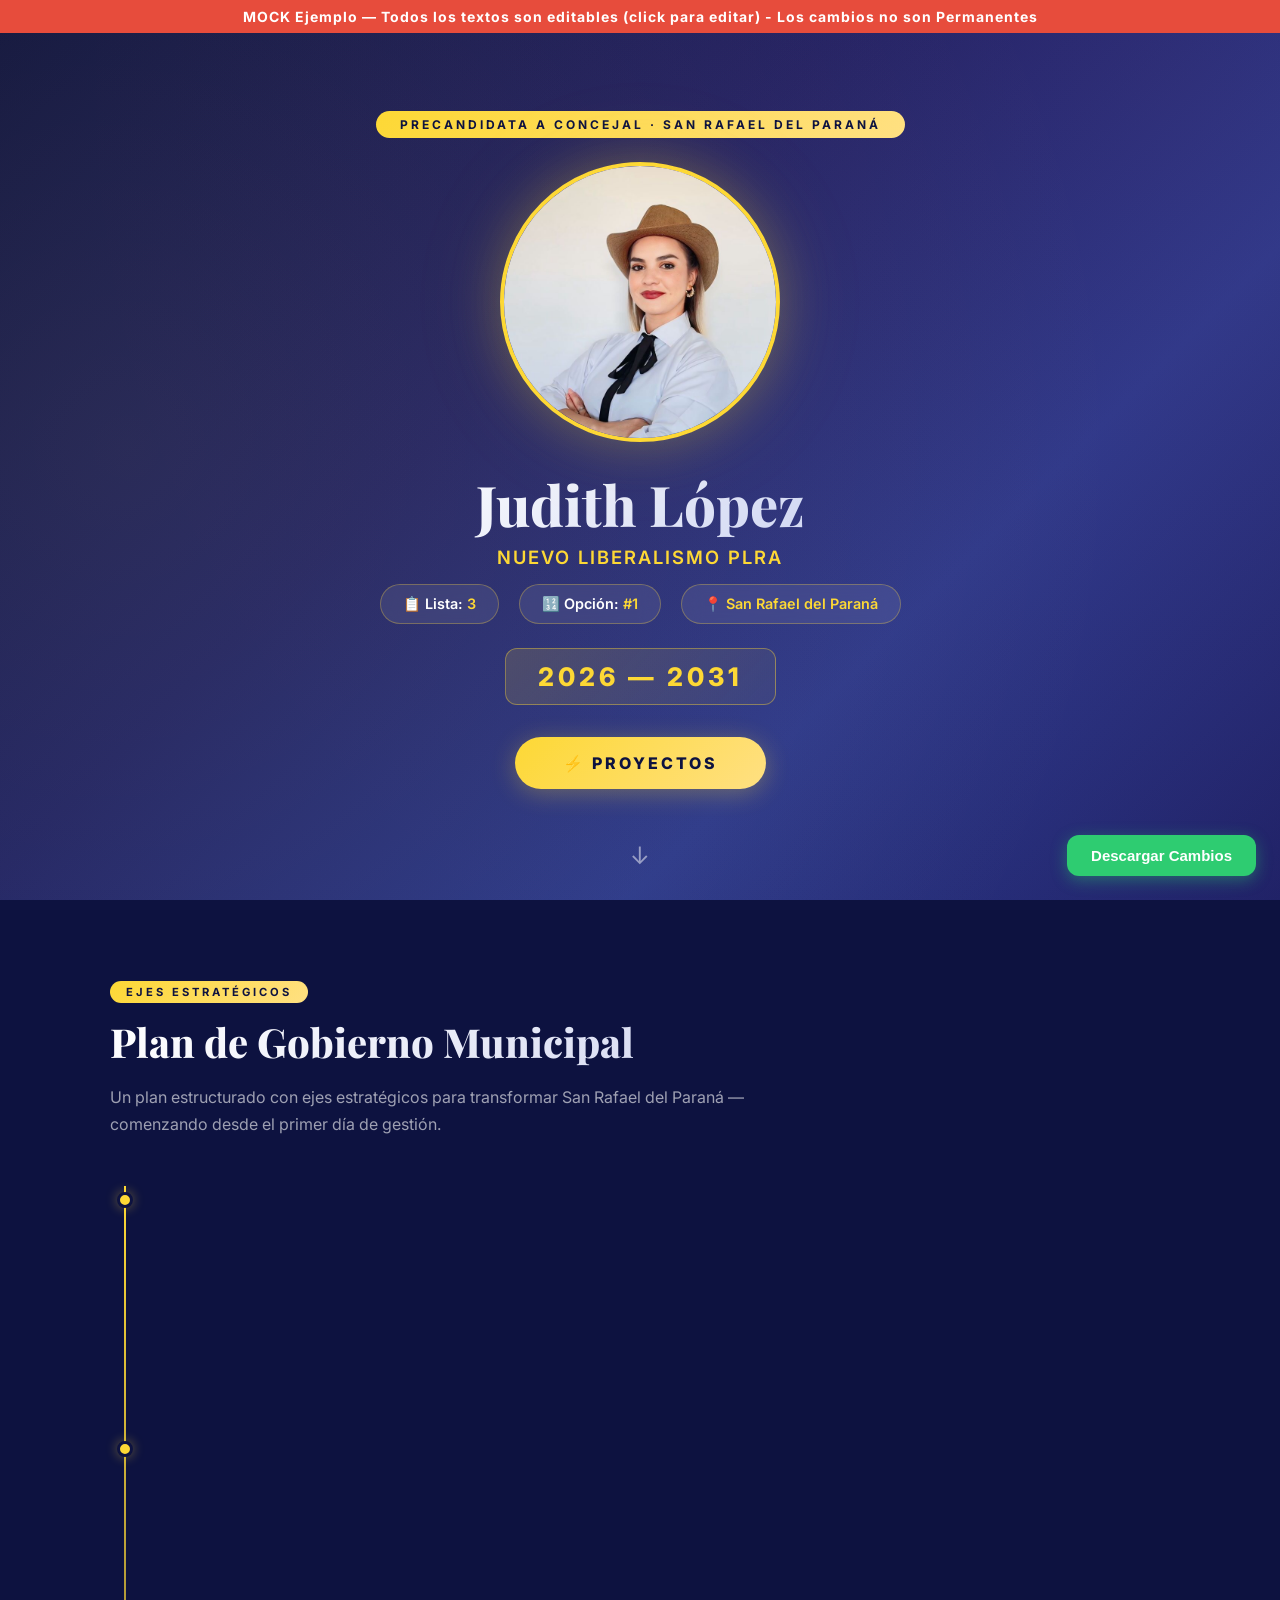
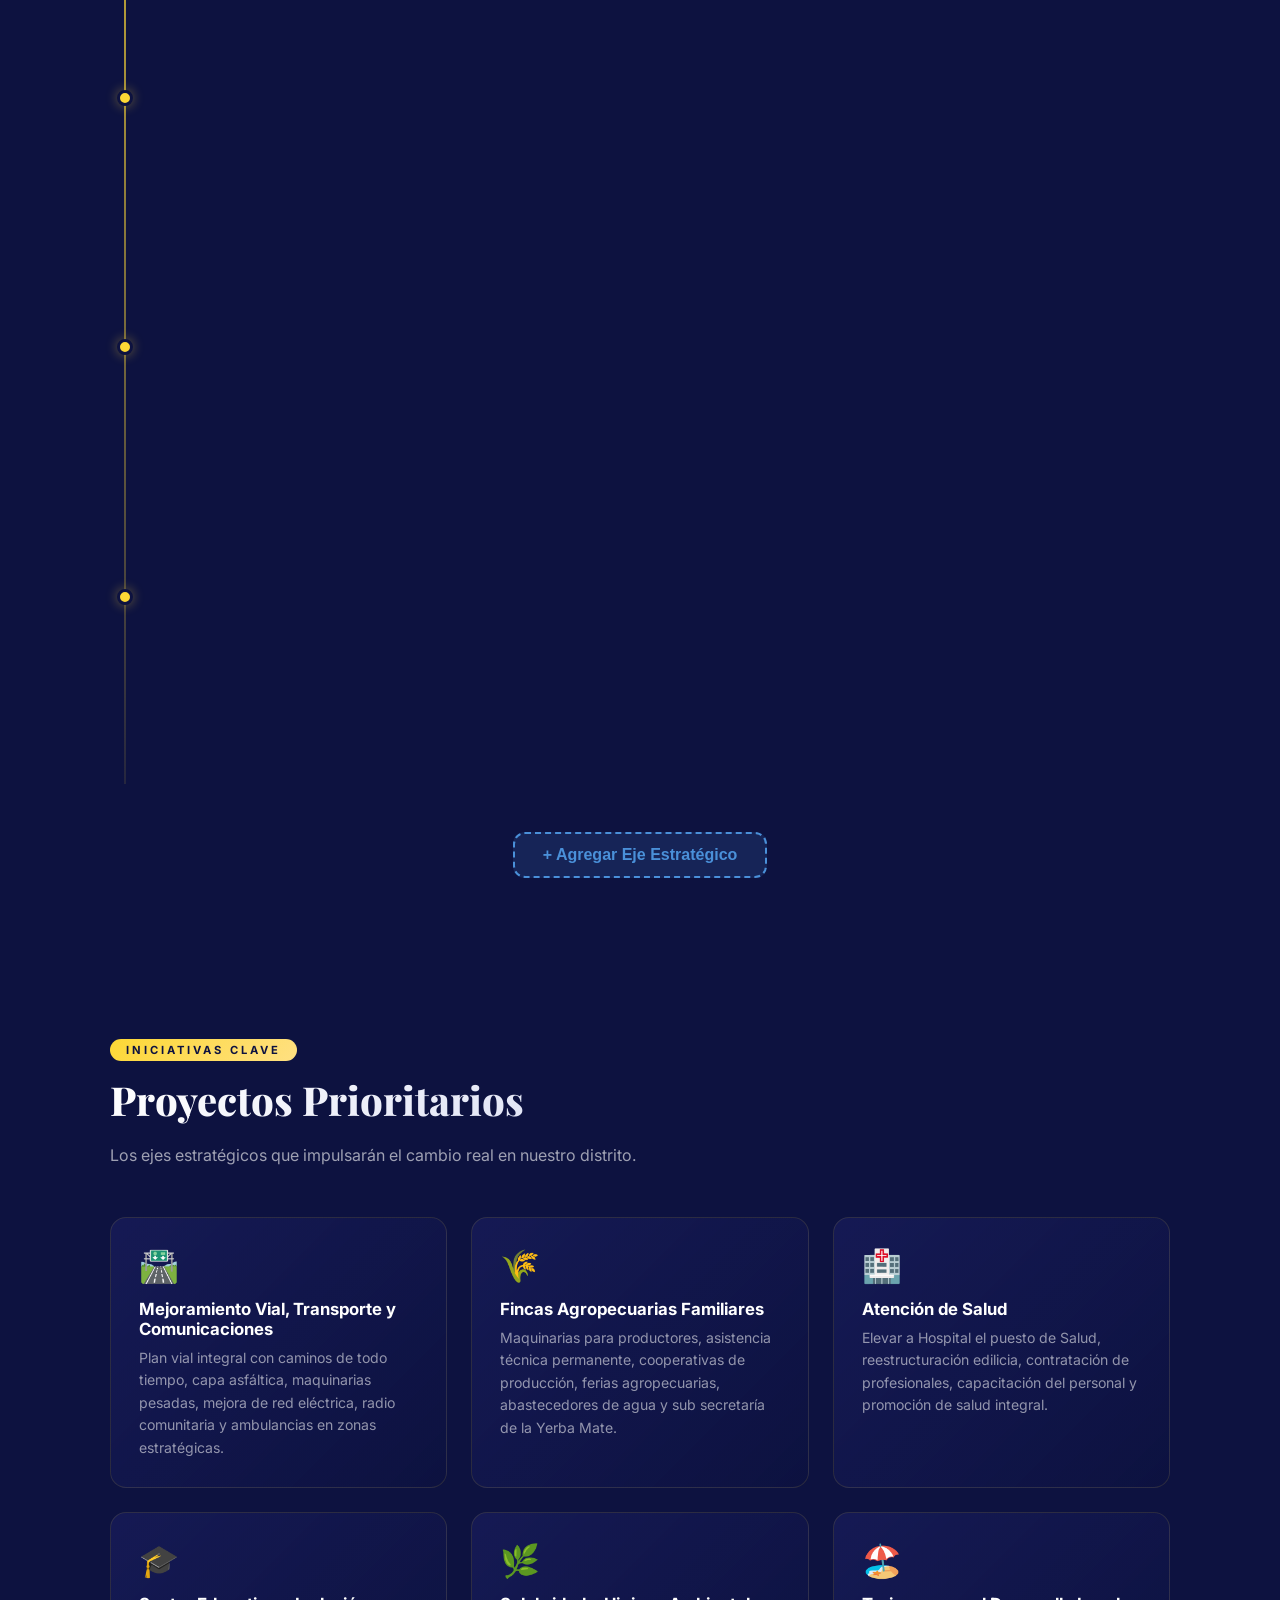
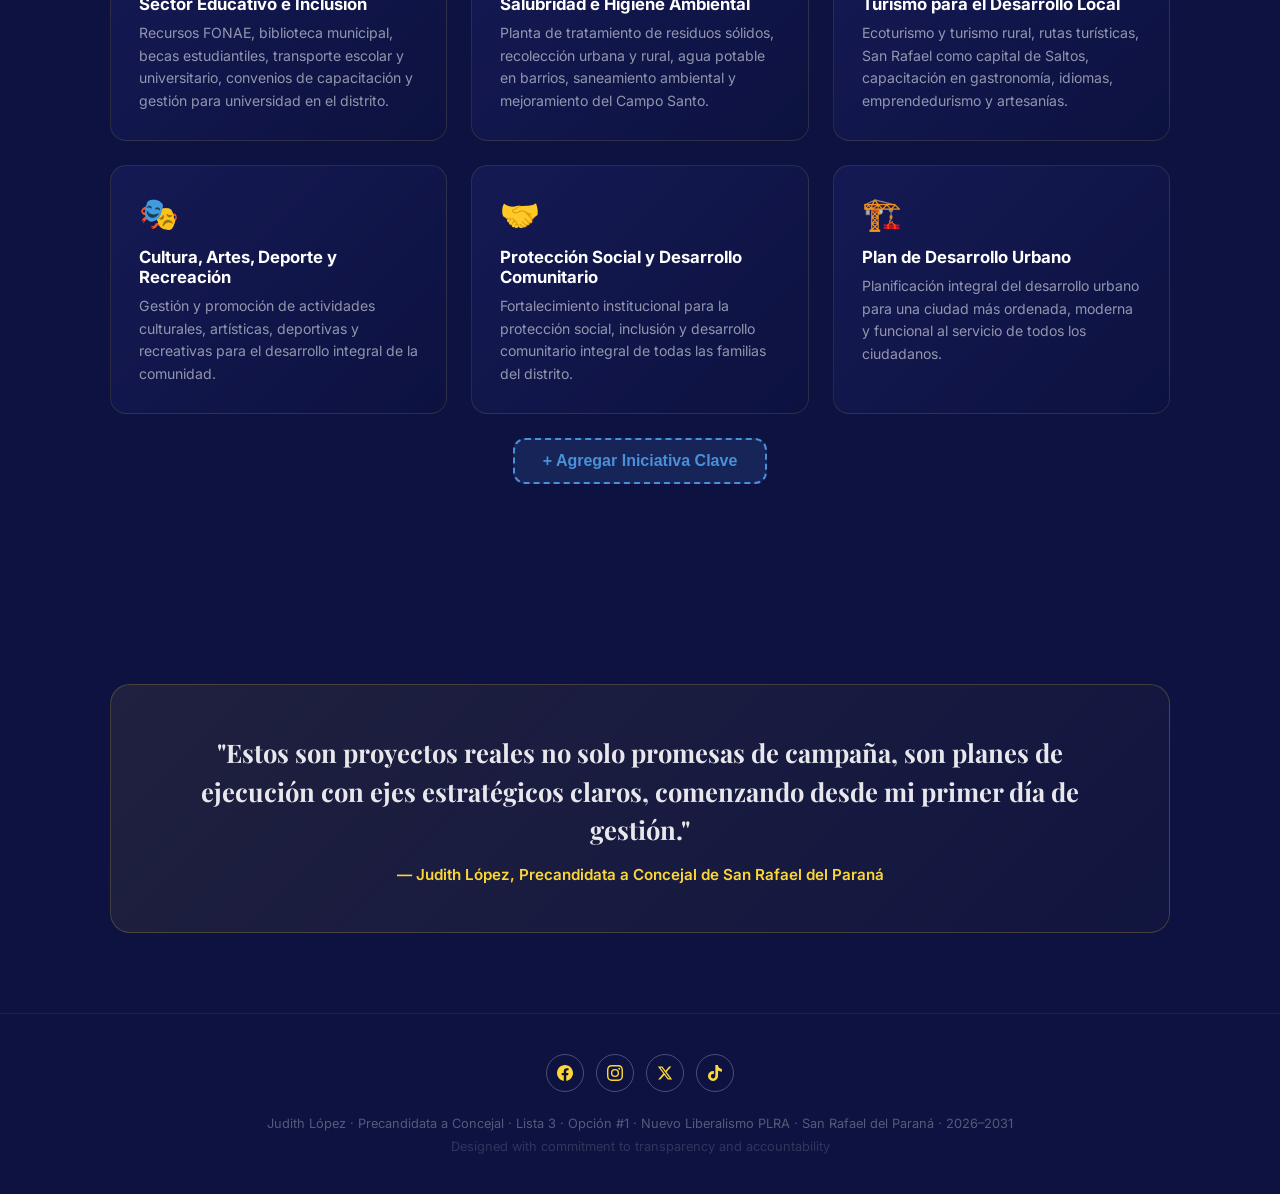
==== commit a7eef979: "fix: remove plra" ====
--- a/mock/index.html
+++ b/mock/index.html
@@ -26,7 +26,7 @@
       <p class="candidate-role" contenteditable="true">Nuevo Liberalismo PLRA</p>
 
       <div class="candidate-info">
-        <div class="info-chip" contenteditable="true">📋 Lista: <span>3 — PLRA</span></div>
+        <div class="info-chip" contenteditable="true">📋 Lista: <span>3</span></div>
         <div class="info-chip" contenteditable="true">🔢 Opción: <span>#1</span></div>
         <div class="info-chip" contenteditable="true">📍 <span>San Rafael del Paraná</span></div>
       </div>
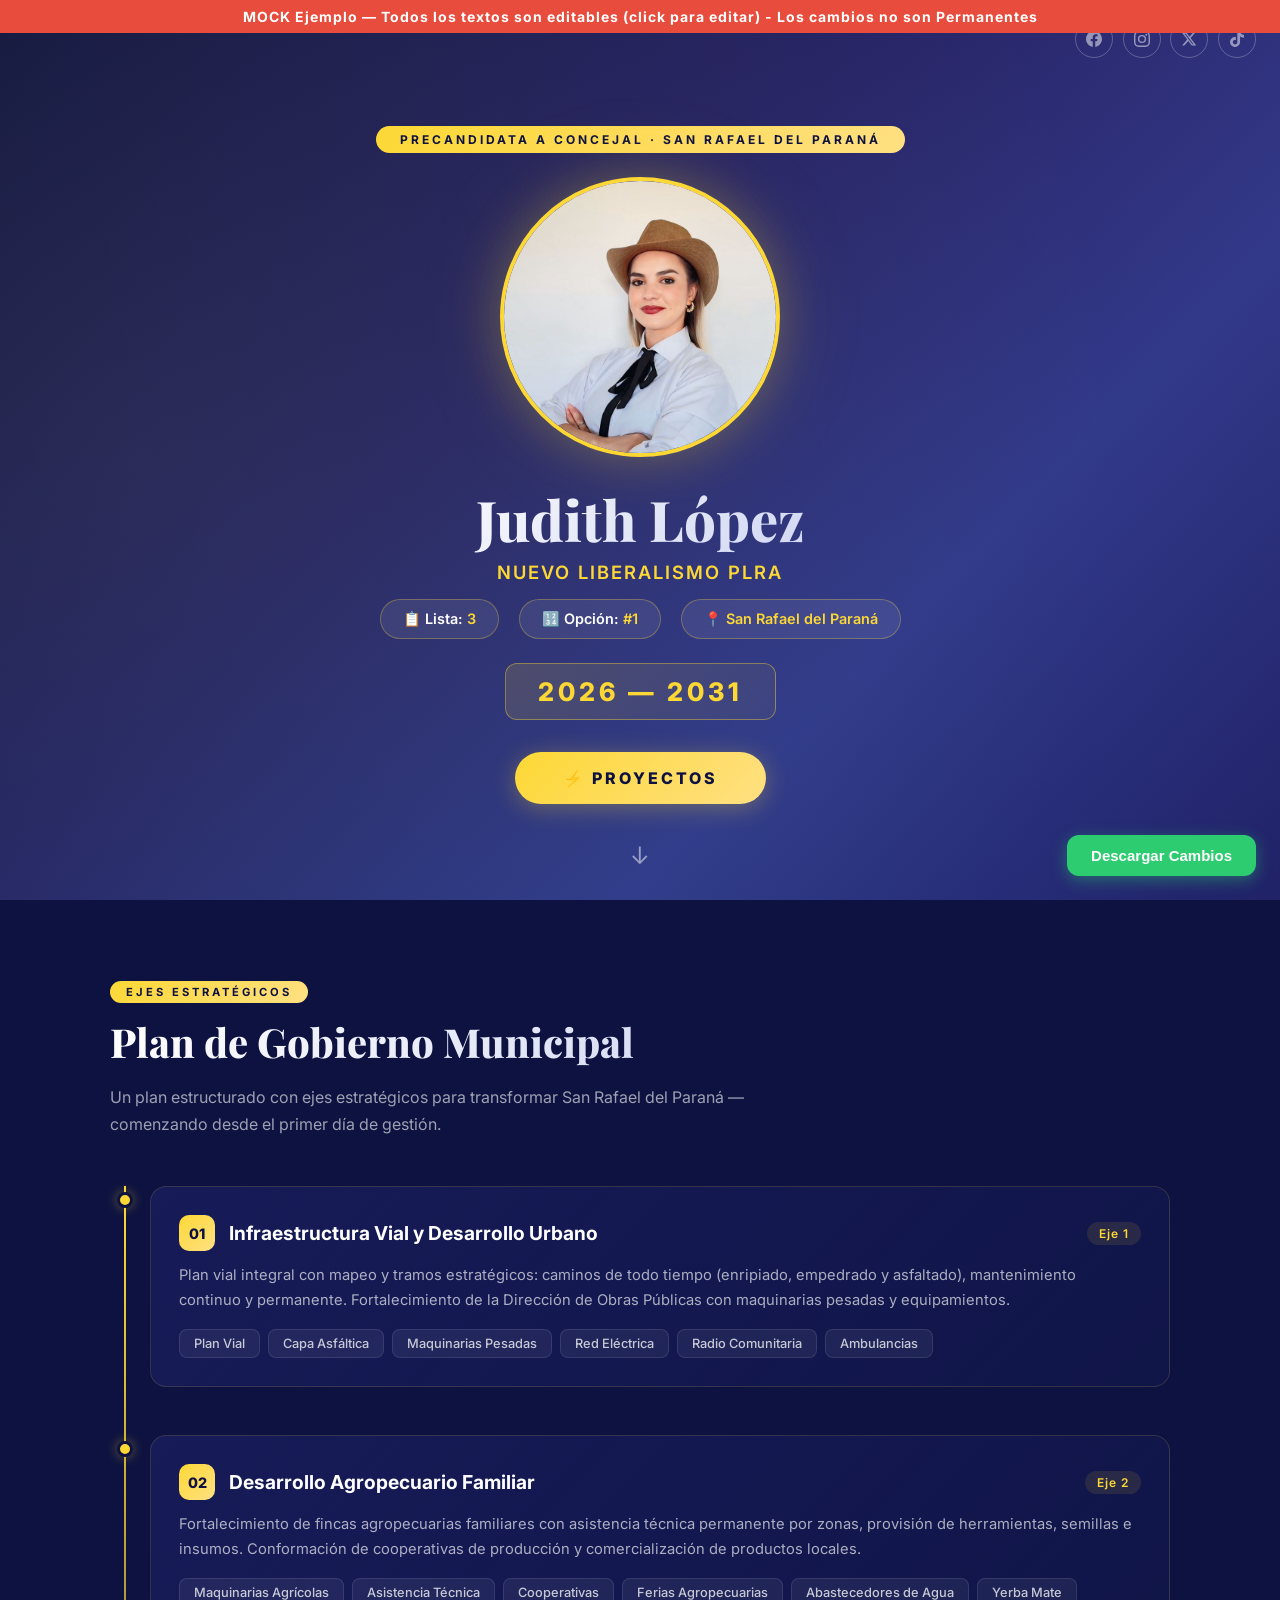
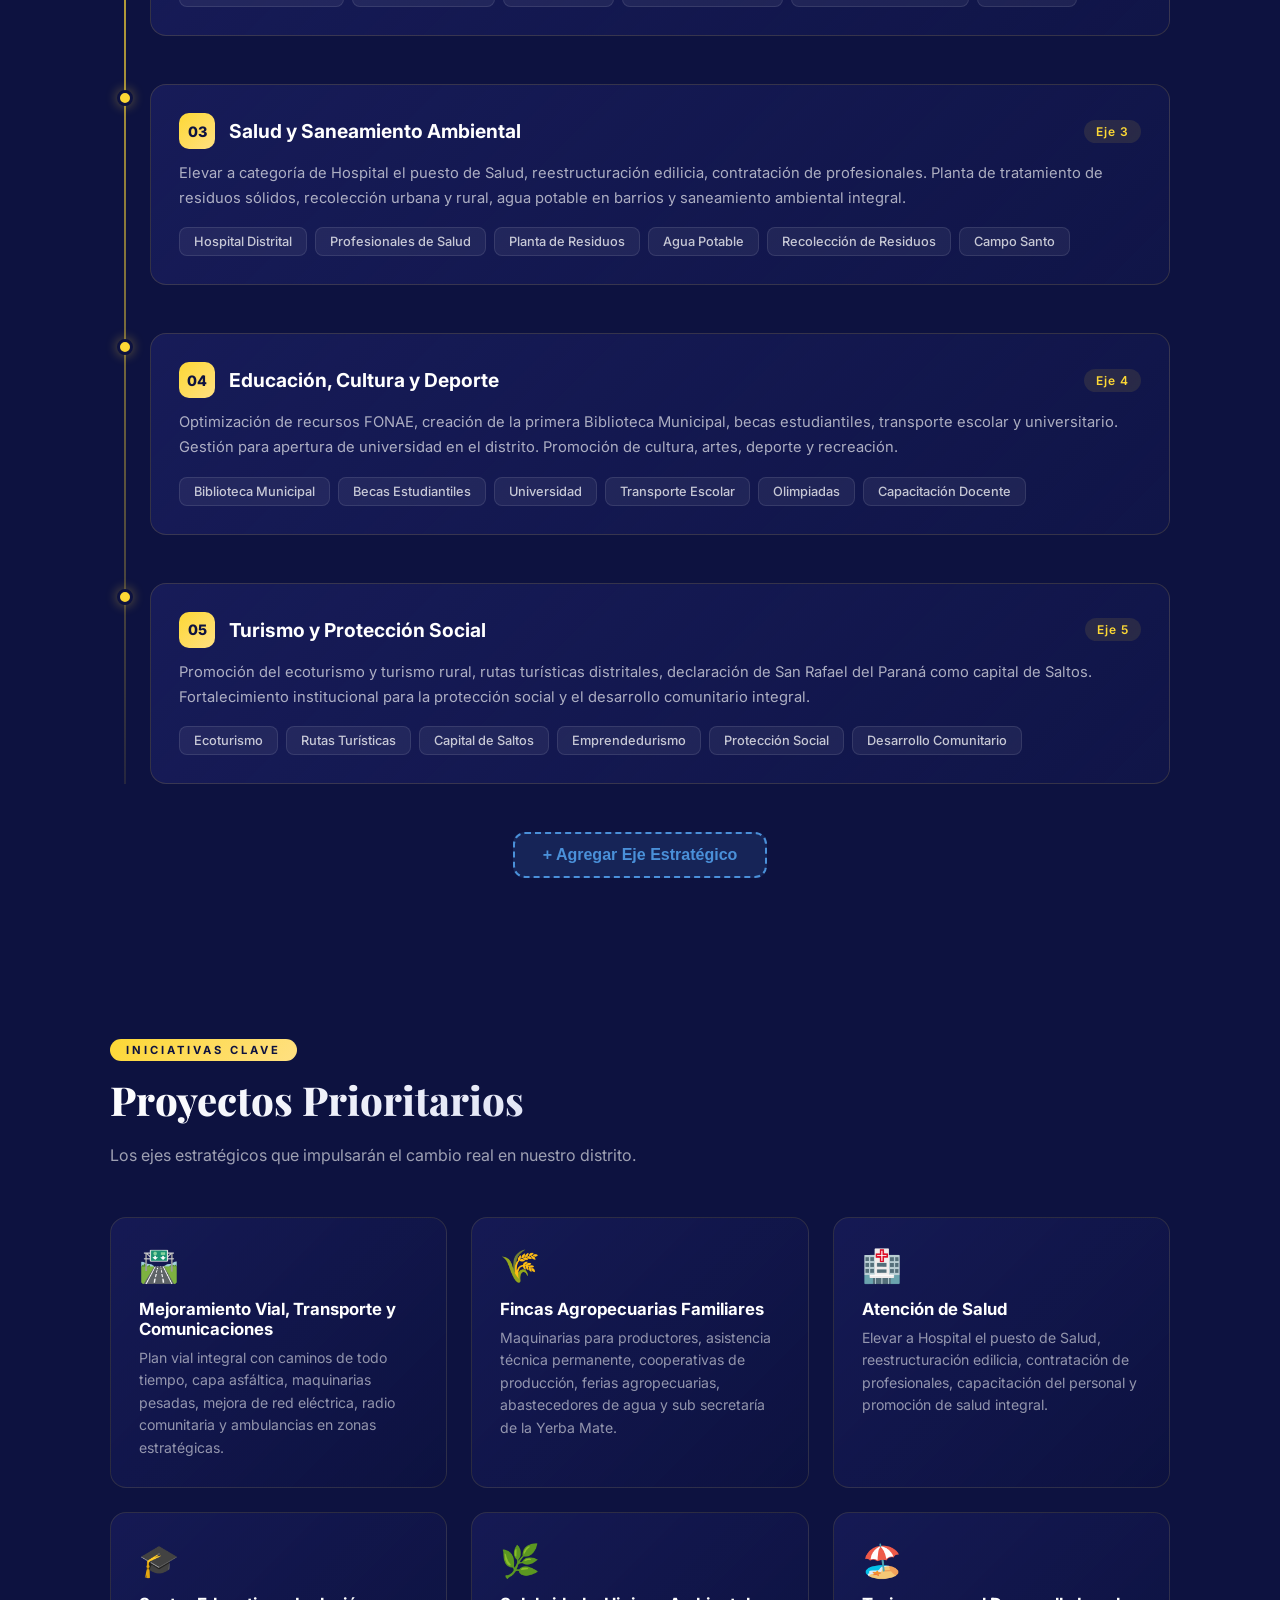
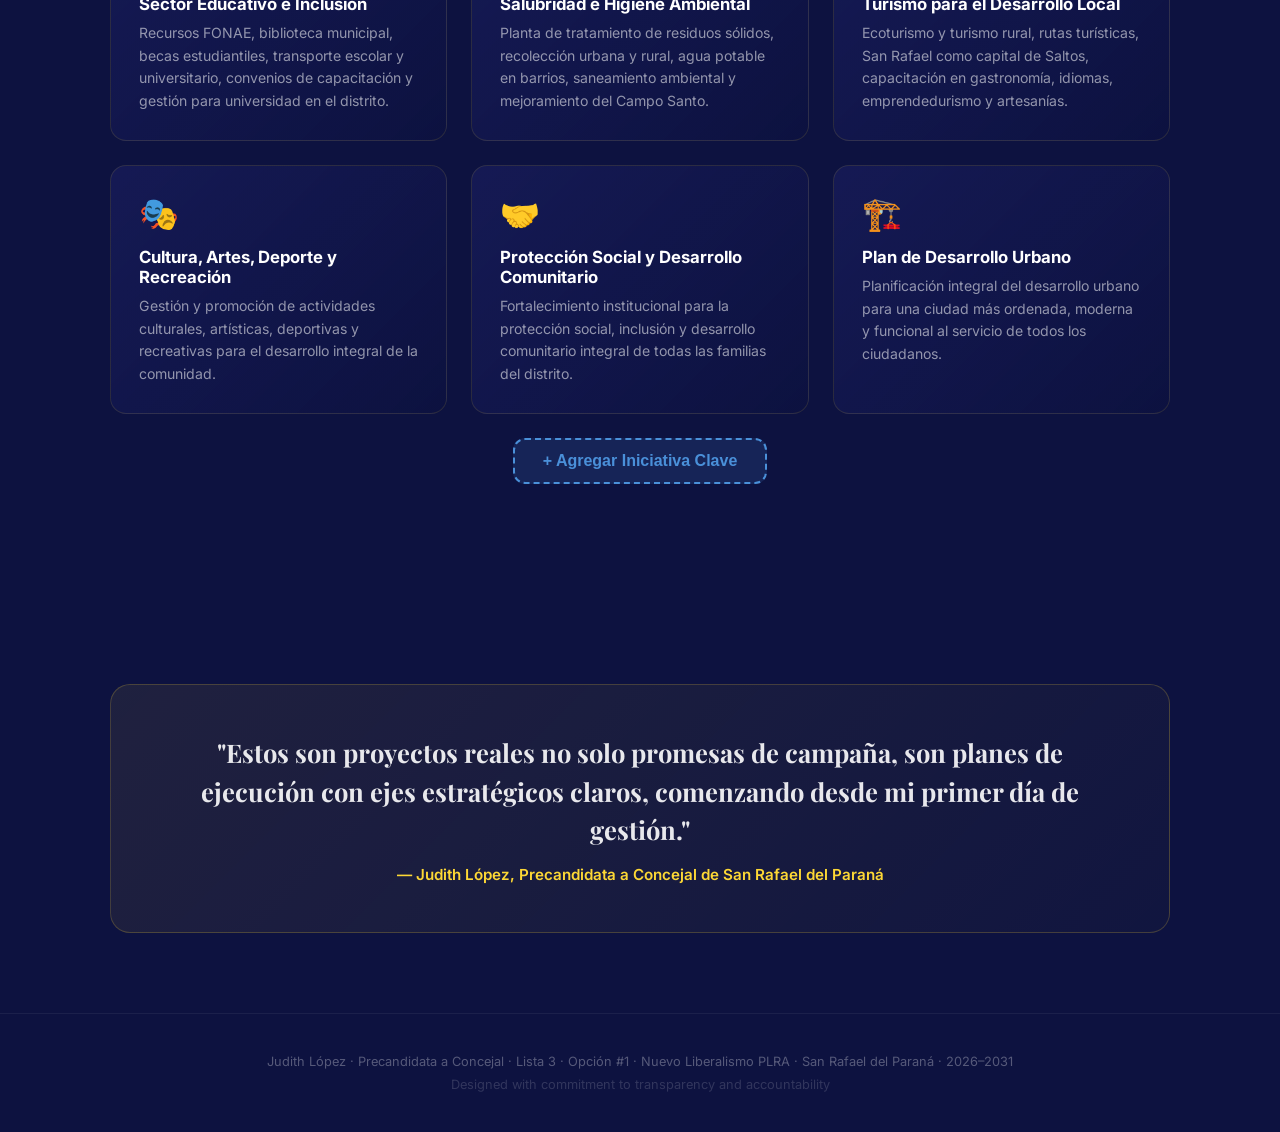
==== commit 01b6a3b1: "fix: Fix social icons" ====
--- a/mock/index.html
+++ b/mock/index.html
@@ -17,230 +17,6 @@
   <!-- HERO -->
   <section class="hero">
     <div class="party-stripe"></div>
-    <div class="hero-content">
-      <div class="badge" contenteditable="true">Precandidata a Concejal · San Rafael del Paraná</div>
-      <div class="candidate-photo" onclick="document.getElementById('imageUpload').click()"><img id="candidateImg"
-          src="../judith.jpeg" alt="Judith López"></div>
-      <input type="file" id="imageUpload" accept="image/*">
-      <h1 class="candidate-name" contenteditable="true">Judith López</h1>
-      <p class="candidate-role" contenteditable="true">Nuevo Liberalismo PLRA</p>
-
-      <div class="candidate-info">
-        <div class="info-chip" contenteditable="true">📋 Lista: <span>3</span></div>
-        <div class="info-chip" contenteditable="true">🔢 Opción: <span>#1</span></div>
-        <div class="info-chip" contenteditable="true">📍 <span>San Rafael del Paraná</span></div>
-      </div>
-
-      <div class="period-badge" contenteditable="true">2026 — 2031</div>
-      <br>
-      <a href="#projects" class="projects-btn">⚡ Proyectos</a>
-    </div>
-    <div class="scroll-hint">↓</div>
-  </section>
-
-  <!-- EJES ESTRATÉGICOS -->
-  <section class="section" id="projects">
-    <span class="section-label" contenteditable="true">Ejes Estratégicos</span>
-    <h2 class="section-title" contenteditable="true">Plan de Gobierno Municipal</h2>
-    <p class="section-desc" contenteditable="true">Un plan estructurado con ejes estratégicos para transformar San
-      Rafael del Paraná — comenzando desde el primer día de gestión.</p>
-
-    <div class="timeline">
-      <!-- Eje 1 -->
-      <div class="phase">
-        <div class="phase-dot"></div>
-        <div class="phase-card">
-          <div class="phase-header">
-            <div class="phase-number">01</div>
-            <div class="phase-title" contenteditable="true">Infraestructura Vial y Desarrollo Urbano</div>
-            <span class="phase-period" contenteditable="true">Eje 1</span>
-          </div>
-          <p class="phase-desc" contenteditable="true">Plan vial integral con mapeo y tramos estratégicos: caminos de
-            todo tiempo (enripiado, empedrado y asfaltado), mantenimiento continuo y permanente. Fortalecimiento de la
-            Dirección de Obras Públicas con maquinarias pesadas y equipamientos.</p>
-          <div class="phase-projects">
-            <span class="project-tag" contenteditable="true">Plan Vial</span>
-            <span class="project-tag" contenteditable="true">Capa Asfáltica</span>
-            <span class="project-tag" contenteditable="true">Maquinarias Pesadas</span>
-            <span class="project-tag" contenteditable="true">Red Eléctrica</span>
-            <span class="project-tag" contenteditable="true">Radio Comunitaria</span>
-            <span class="project-tag" contenteditable="true">Ambulancias</span>
-          </div>
-        </div>
-      </div>
-
-      <!-- Eje 2 -->
-      <div class="phase">
-        <div class="phase-dot"></div>
-        <div class="phase-card">
-          <div class="phase-header">
-            <div class="phase-number">02</div>
-            <div class="phase-title" contenteditable="true">Desarrollo Agropecuario Familiar</div>
-            <span class="phase-period" contenteditable="true">Eje 2</span>
-          </div>
-          <p class="phase-desc" contenteditable="true">Fortalecimiento de fincas agropecuarias familiares con asistencia
-            técnica permanente por zonas, provisión de herramientas, semillas e insumos. Conformación de cooperativas de
-            producción y comercialización de productos locales.</p>
-          <div class="phase-projects">
-            <span class="project-tag" contenteditable="true">Maquinarias Agrícolas</span>
-            <span class="project-tag" contenteditable="true">Asistencia Técnica</span>
-            <span class="project-tag" contenteditable="true">Cooperativas</span>
-            <span class="project-tag" contenteditable="true">Ferias Agropecuarias</span>
-            <span class="project-tag" contenteditable="true">Abastecedores de Agua</span>
-            <span class="project-tag" contenteditable="true">Yerba Mate</span>
-          </div>
-        </div>
-      </div>
-
-      <!-- Eje 3 -->
-      <div class="phase">
-        <div class="phase-dot"></div>
-        <div class="phase-card">
-          <div class="phase-header">
-            <div class="phase-number">03</div>
-            <div class="phase-title" contenteditable="true">Salud y Saneamiento Ambiental</div>
-            <span class="phase-period" contenteditable="true">Eje 3</span>
-          </div>
-          <p class="phase-desc" contenteditable="true">Elevar a categoría de Hospital el puesto de Salud,
-            reestructuración edilicia, contratación de profesionales. Planta de tratamiento de residuos sólidos,
-            recolección urbana y rural, agua potable en barrios y saneamiento ambiental integral.</p>
-          <div class="phase-projects">
-            <span class="project-tag" contenteditable="true">Hospital Distrital</span>
-            <span class="project-tag" contenteditable="true">Profesionales de Salud</span>
-            <span class="project-tag" contenteditable="true">Planta de Residuos</span>
-            <span class="project-tag" contenteditable="true">Agua Potable</span>
-            <span class="project-tag" contenteditable="true">Recolección de Residuos</span>
-            <span class="project-tag" contenteditable="true">Campo Santo</span>
-          </div>
-        </div>
-      </div>
-
-      <!-- Eje 4 -->
-      <div class="phase">
-        <div class="phase-dot"></div>
-        <div class="phase-card">
-          <div class="phase-header">
-            <div class="phase-number">04</div>
-            <div class="phase-title" contenteditable="true">Educación, Cultura y Deporte</div>
-            <span class="phase-period" contenteditable="true">Eje 4</span>
-          </div>
-          <p class="phase-desc" contenteditable="true">Optimización de recursos FONAE, creación de la primera Biblioteca
-            Municipal, becas estudiantiles, transporte escolar y universitario. Gestión para apertura de universidad en
-            el distrito. Promoción de cultura, artes, deporte y recreación.</p>
-          <div class="phase-projects">
-            <span class="project-tag" contenteditable="true">Biblioteca Municipal</span>
-            <span class="project-tag" contenteditable="true">Becas Estudiantiles</span>
-            <span class="project-tag" contenteditable="true">Universidad</span>
-            <span class="project-tag" contenteditable="true">Transporte Escolar</span>
-            <span class="project-tag" contenteditable="true">Olimpiadas</span>
-            <span class="project-tag" contenteditable="true">Capacitación Docente</span>
-          </div>
-        </div>
-      </div>
-
-      <!-- Eje 5 -->
-      <div class="phase">
-        <div class="phase-dot"></div>
-        <div class="phase-card">
-          <div class="phase-header">
-            <div class="phase-number">05</div>
-            <div class="phase-title" contenteditable="true">Turismo y Protección Social</div>
-            <span class="phase-period" contenteditable="true">Eje 5</span>
-          </div>
-          <p class="phase-desc" contenteditable="true">Promoción del ecoturismo y turismo rural, rutas turísticas
-            distritales, declaración de San Rafael del Paraná como capital de Saltos. Fortalecimiento institucional para
-            la protección social y el desarrollo comunitario integral.</p>
-          <div class="phase-projects">
-            <span class="project-tag" contenteditable="true">Ecoturismo</span>
-            <span class="project-tag" contenteditable="true">Rutas Turísticas</span>
-            <span class="project-tag" contenteditable="true">Capital de Saltos</span>
-            <span class="project-tag" contenteditable="true">Emprendedurismo</span>
-            <span class="project-tag" contenteditable="true">Protección Social</span>
-            <span class="project-tag" contenteditable="true">Desarrollo Comunitario</span>
-          </div>
-        </div>
-      </div>
-    </div>
-    <button class="add-btn" onclick="addEje()">+ Agregar Eje Estratégico</button>
-  </section>
-
-  <!-- PROYECTOS PRIORITARIOS -->
-  <section class="section">
-    <span class="section-label" contenteditable="true">Iniciativas Clave</span>
-    <h2 class="section-title" contenteditable="true">Proyectos Prioritarios</h2>
-    <p class="section-desc" contenteditable="true">Los ejes estratégicos que impulsarán el cambio real en nuestro
-      distrito.</p>
-
-    <div class="projects-grid">
-      <div class="project-card">
-        <div class="project-icon" contenteditable="true">🛣️</div>
-        <h3 contenteditable="true">Mejoramiento Vial, Transporte y Comunicaciones</h3>
-        <p contenteditable="true">Plan vial integral con caminos de todo tiempo, capa asfáltica, maquinarias pesadas,
-          mejora de red eléctrica, radio comunitaria y ambulancias en zonas estratégicas.</p>
-      </div>
-      <div class="project-card">
-        <div class="project-icon" contenteditable="true">🌾</div>
-        <h3 contenteditable="true">Fincas Agropecuarias Familiares</h3>
-        <p contenteditable="true">Maquinarias para productores, asistencia técnica permanente, cooperativas de
-          producción, ferias agropecuarias, abastecedores de agua y sub secretaría de la Yerba Mate.</p>
-      </div>
-      <div class="project-card">
-        <div class="project-icon" contenteditable="true">🏥</div>
-        <h3 contenteditable="true">Atención de Salud</h3>
-        <p contenteditable="true">Elevar a Hospital el puesto de Salud, reestructuración edilicia, contratación de
-          profesionales, capacitación del personal y promoción de salud integral.</p>
-      </div>
-      <div class="project-card">
-        <div class="project-icon" contenteditable="true">🎓</div>
-        <h3 contenteditable="true">Sector Educativo e Inclusión</h3>
-        <p contenteditable="true">Recursos FONAE, biblioteca municipal, becas estudiantiles, transporte escolar y
-          universitario, convenios de capacitación y gestión para universidad en el distrito.</p>
-      </div>
-      <div class="project-card">
-        <div class="project-icon" contenteditable="true">🌿</div>
-        <h3 contenteditable="true">Salubridad e Higiene Ambiental</h3>
-        <p contenteditable="true">Planta de tratamiento de residuos sólidos, recolección urbana y rural, agua potable en
-          barrios, saneamiento ambiental y mejoramiento del Campo Santo.</p>
-      </div>
-      <div class="project-card">
-        <div class="project-icon" contenteditable="true">🏖️</div>
-        <h3 contenteditable="true">Turismo para el Desarrollo Local</h3>
-        <p contenteditable="true">Ecoturismo y turismo rural, rutas turísticas, San Rafael como capital de Saltos,
-          capacitación en gastronomía, idiomas, emprendedurismo y artesanías.</p>
-      </div>
-      <div class="project-card">
-        <div class="project-icon" contenteditable="true">🎭</div>
-        <h3 contenteditable="true">Cultura, Artes, Deporte y Recreación</h3>
-        <p contenteditable="true">Gestión y promoción de actividades culturales, artísticas, deportivas y recreativas
-          para el desarrollo integral de la comunidad.</p>
-      </div>
-      <div class="project-card">
-        <div class="project-icon" contenteditable="true">🤝</div>
-        <h3 contenteditable="true">Protección Social y Desarrollo Comunitario</h3>
-        <p contenteditable="true">Fortalecimiento institucional para la protección social, inclusión y desarrollo
-          comunitario integral de todas las familias del distrito.</p>
-      </div>
-      <div class="project-card">
-        <div class="project-icon" contenteditable="true">🏗️</div>
-        <h3 contenteditable="true">Plan de Desarrollo Urbano</h3>
-        <p contenteditable="true">Planificación integral del desarrollo urbano para una ciudad más ordenada, moderna y
-          funcional al servicio de todos los ciudadanos.</p>
-      </div>
-    </div>
-    <button class="add-btn" onclick="addIniciativa()">+ Agregar Iniciativa Clave</button>
-  </section>
-
-  <!-- VISION -->
-  <section class="section">
-    <div class="vision-box">
-      <p class="quote" contenteditable="true">"Estos son proyectos reales no solo promesas de campaña, son planes de
-        ejecución con ejes estratégicos claros, comenzando desde mi primer día de gestión."</p>
-      <p class="author" contenteditable="true">— Judith López, Precandidata a Concejal de San Rafael del Paraná</p>
-    </div>
-  </section>
-
-  <!-- FOOTER -->
-  <div class="footer">
     <div class="social-links">
       <a href="#" class="social-links__icon" aria-label="Facebook">
         <svg viewBox="0 0 24 24" fill="currentColor">
@@ -248,7 +24,8 @@
             d="M24 12.073c0-6.627-5.373-12-12-12s-12 5.373-12 12c0 5.99 4.388 10.954 10.125 11.854v-8.385H7.078v-3.47h3.047V9.43c0-3.007 1.792-4.669 4.533-4.669 1.312 0 2.686.235 2.686.235v2.953H15.83c-1.491 0-1.956.925-1.956 1.874v2.25h3.328l-.532 3.47h-2.796v8.385C19.612 23.027 24 18.062 24 12.073z" />
         </svg>
       </a>
-      <a href="https://www.instagram.com/judith.lopez.vega" class="social-links__icon" aria-label="Instagram">
+      <a href="https://www.instagram.com/judith.lopez.vega" target="_blank" class="social-links__icon"
+        aria-label="Instagram">
         <svg viewBox="0 0 24 24" fill="currentColor">
           <path
             d="M12 2.163c3.204 0 3.584.012 4.85.07 3.252.148 4.771 1.691 4.919 4.919.058 1.265.069 1.645.069 4.849 0 3.205-.012 3.584-.069 4.849-.149 3.225-1.664 4.771-4.919 4.919-1.266.058-1.644.07-4.85.07-3.204 0-3.584-.012-4.849-.07-3.26-.149-4.771-1.699-4.919-4.92-.058-1.265-.07-1.644-.07-4.849 0-3.204.013-3.583.07-4.849.149-3.227 1.664-4.771 4.919-4.919 1.266-.057 1.645-.069 4.849-.069zM12 0C8.741 0 8.333.014 7.053.072 2.695.272.273 2.69.073 7.052.014 8.333 0 8.741 0 12c0 3.259.014 3.668.072 4.948.2 4.358 2.618 6.78 6.98 6.98C8.333 23.986 8.741 24 12 24c3.259 0 3.668-.014 4.948-.072 4.354-.2 6.782-2.618 6.979-6.98.059-1.28.073-1.689.073-4.948 0-3.259-.014-3.667-.072-4.947-.196-4.354-2.617-6.78-6.979-6.98C15.668.014 15.259 0 12 0zm0 5.838a6.162 6.162 0 100 12.324 6.162 6.162 0 000-12.324zM12 16a4 4 0 110-8 4 4 0 010 8zm6.406-11.845a1.44 1.44 0 100 2.881 1.44 1.44 0 000-2.881z" />
@@ -260,13 +37,237 @@
             d="M18.244 2.25h3.308l-7.227 8.26 8.502 11.24H16.17l-5.214-6.817L4.99 21.75H1.68l7.73-8.835L1.254 2.25H8.08l4.713 6.231zm-1.161 17.52h1.833L7.084 4.126H5.117z" />
         </svg>
       </a>
-      <a href="#" class="social-links__icon" aria-label="TikTok">
+      <a href="https://www.tiktok.com/@judiilo" class="social-links__icon" aria-label="TikTok">
         <svg viewBox="0 0 24 24" fill="currentColor">
           <path
             d="M12.525.02c1.31-.02 2.61-.01 3.91-.02.08 1.53.63 3.09 1.75 4.17 1.12 1.11 2.7 1.62 4.24 1.79v4.03c-1.44-.05-2.89-.35-4.2-.97-.57-.26-1.1-.59-1.62-.93-.01 2.92.01 5.84-.02 8.75-.08 1.4-.54 2.79-1.35 3.94-1.31 1.92-3.58 3.17-5.91 3.21-1.43.08-2.86-.31-4.08-1.03-2.02-1.19-3.44-3.37-3.65-5.71-.02-.5-.03-1-.01-1.49.18-1.9 1.12-3.72 2.58-4.96 1.66-1.44 3.98-2.13 6.15-1.72.02 1.48-.04 2.96-.04 4.44-.99-.32-2.15-.23-3.02.37-.63.41-1.11 1.04-1.36 1.75-.21.51-.15 1.07-.14 1.61.24 1.64 1.82 3.02 3.5 2.87 1.12-.01 2.19-.66 2.77-1.61.19-.33.4-.67.41-1.06.1-1.79.06-3.57.07-5.36.01-4.03-.01-8.05.02-12.07z" />
         </svg>
       </a>
     </div>
+    <div class="hero-content">
+      <div class="badge" contenteditable="true">Precandidata a Concejal · San Rafael del Paraná</div>
+      <div class="candidate-photo candidate-photo-mock" onclick="document.getElementById('imageUpload').click()"><img
+          id="candidateImg" src="../judith.jpeg" alt="Judith López"></div>
+      <input type="file" id="imageUpload" accept="image/*">
+      <h1 class="candidate-name" contenteditable="true">Judith López</h1>
+      <p class="candidate-role" contenteditable="true">Nuevo Liberalismo PLRA</p>
+
+      <div class="candidate-info">
+        <div class="info-chip" contenteditable="true">📋 Lista: <span>3</span></div>
+        <div class="info-chip" contenteditable="true">🔢 Opción: <span>#1</span></div>
+        <div class="info-chip" contenteditable="true">📍 <span>San Rafael del Paraná</span></div>
+      </div>
+
+      <div class="period-badge" contenteditable="true">2026 — 2031</div>
+      <br>
+      <a href="#projects" class="projects-btn">⚡ Proyectos</a>
+    </div>
+    <div class="scroll-hint">↓</div>
+  </section>
+
+  <!-- EJES ESTRATÉGICOS -->
+  <section class="section" id="projects">
+    <span class="section-label" contenteditable="true">Ejes Estratégicos</span>
+    <h2 class="section-title" contenteditable="true">Plan de Gobierno Municipal</h2>
+    <p class="section-desc" contenteditable="true">Un plan estructurado con ejes estratégicos para transformar San
+      Rafael del Paraná — comenzando desde el primer día de gestión.</p>
+
+    <div class="timeline">
+      <!-- Eje 1 -->
+      <div class="phase">
+        <div class="phase-dot"></div>
+        <div class="phase-card">
+          <div class="phase-header">
+            <div class="phase-number">01</div>
+            <div class="phase-title" contenteditable="true">Infraestructura Vial y Desarrollo Urbano</div>
+            <span class="phase-period" contenteditable="true">Eje 1</span>
+          </div>
+          <p class="phase-desc" contenteditable="true">Plan vial integral con mapeo y tramos estratégicos: caminos de
+            todo tiempo (enripiado, empedrado y asfaltado), mantenimiento continuo y permanente. Fortalecimiento de la
+            Dirección de Obras Públicas con maquinarias pesadas y equipamientos.</p>
+          <div class="phase-projects">
+            <span class="project-tag" contenteditable="true">Plan Vial</span>
+            <span class="project-tag" contenteditable="true">Capa Asfáltica</span>
+            <span class="project-tag" contenteditable="true">Maquinarias Pesadas</span>
+            <span class="project-tag" contenteditable="true">Red Eléctrica</span>
+            <span class="project-tag" contenteditable="true">Radio Comunitaria</span>
+            <span class="project-tag" contenteditable="true">Ambulancias</span>
+          </div>
+        </div>
+      </div>
+
+      <!-- Eje 2 -->
+      <div class="phase">
+        <div class="phase-dot"></div>
+        <div class="phase-card">
+          <div class="phase-header">
+            <div class="phase-number">02</div>
+            <div class="phase-title" contenteditable="true">Desarrollo Agropecuario Familiar</div>
+            <span class="phase-period" contenteditable="true">Eje 2</span>
+          </div>
+          <p class="phase-desc" contenteditable="true">Fortalecimiento de fincas agropecuarias familiares con asistencia
+            técnica permanente por zonas, provisión de herramientas, semillas e insumos. Conformación de cooperativas de
+            producción y comercialización de productos locales.</p>
+          <div class="phase-projects">
+            <span class="project-tag" contenteditable="true">Maquinarias Agrícolas</span>
+            <span class="project-tag" contenteditable="true">Asistencia Técnica</span>
+            <span class="project-tag" contenteditable="true">Cooperativas</span>
+            <span class="project-tag" contenteditable="true">Ferias Agropecuarias</span>
+            <span class="project-tag" contenteditable="true">Abastecedores de Agua</span>
+            <span class="project-tag" contenteditable="true">Yerba Mate</span>
+          </div>
+        </div>
+      </div>
+
+      <!-- Eje 3 -->
+      <div class="phase">
+        <div class="phase-dot"></div>
+        <div class="phase-card">
+          <div class="phase-header">
+            <div class="phase-number">03</div>
+            <div class="phase-title" contenteditable="true">Salud y Saneamiento Ambiental</div>
+            <span class="phase-period" contenteditable="true">Eje 3</span>
+          </div>
+          <p class="phase-desc" contenteditable="true">Elevar a categoría de Hospital el puesto de Salud,
+            reestructuración edilicia, contratación de profesionales. Planta de tratamiento de residuos sólidos,
+            recolección urbana y rural, agua potable en barrios y saneamiento ambiental integral.</p>
+          <div class="phase-projects">
+            <span class="project-tag" contenteditable="true">Hospital Distrital</span>
+            <span class="project-tag" contenteditable="true">Profesionales de Salud</span>
+            <span class="project-tag" contenteditable="true">Planta de Residuos</span>
+            <span class="project-tag" contenteditable="true">Agua Potable</span>
+            <span class="project-tag" contenteditable="true">Recolección de Residuos</span>
+            <span class="project-tag" contenteditable="true">Campo Santo</span>
+          </div>
+        </div>
+      </div>
+
+      <!-- Eje 4 -->
+      <div class="phase">
+        <div class="phase-dot"></div>
+        <div class="phase-card">
+          <div class="phase-header">
+            <div class="phase-number">04</div>
+            <div class="phase-title" contenteditable="true">Educación, Cultura y Deporte</div>
+            <span class="phase-period" contenteditable="true">Eje 4</span>
+          </div>
+          <p class="phase-desc" contenteditable="true">Optimización de recursos FONAE, creación de la primera Biblioteca
+            Municipal, becas estudiantiles, transporte escolar y universitario. Gestión para apertura de universidad en
+            el distrito. Promoción de cultura, artes, deporte y recreación.</p>
+          <div class="phase-projects">
+            <span class="project-tag" contenteditable="true">Biblioteca Municipal</span>
+            <span class="project-tag" contenteditable="true">Becas Estudiantiles</span>
+            <span class="project-tag" contenteditable="true">Universidad</span>
+            <span class="project-tag" contenteditable="true">Transporte Escolar</span>
+            <span class="project-tag" contenteditable="true">Olimpiadas</span>
+            <span class="project-tag" contenteditable="true">Capacitación Docente</span>
+          </div>
+        </div>
+      </div>
+
+      <!-- Eje 5 -->
+      <div class="phase">
+        <div class="phase-dot"></div>
+        <div class="phase-card">
+          <div class="phase-header">
+            <div class="phase-number">05</div>
+            <div class="phase-title" contenteditable="true">Turismo y Protección Social</div>
+            <span class="phase-period" contenteditable="true">Eje 5</span>
+          </div>
+          <p class="phase-desc" contenteditable="true">Promoción del ecoturismo y turismo rural, rutas turísticas
+            distritales, declaración de San Rafael del Paraná como capital de Saltos. Fortalecimiento institucional para
+            la protección social y el desarrollo comunitario integral.</p>
+          <div class="phase-projects">
+            <span class="project-tag" contenteditable="true">Ecoturismo</span>
+            <span class="project-tag" contenteditable="true">Rutas Turísticas</span>
+            <span class="project-tag" contenteditable="true">Capital de Saltos</span>
+            <span class="project-tag" contenteditable="true">Emprendedurismo</span>
+            <span class="project-tag" contenteditable="true">Protección Social</span>
+            <span class="project-tag" contenteditable="true">Desarrollo Comunitario</span>
+          </div>
+        </div>
+      </div>
+    </div>
+    <button class="add-btn" onclick="addEje()">+ Agregar Eje Estratégico</button>
+  </section>
+
+  <!-- PROYECTOS PRIORITARIOS -->
+  <section class="section">
+    <span class="section-label" contenteditable="true">Iniciativas Clave</span>
+    <h2 class="section-title" contenteditable="true">Proyectos Prioritarios</h2>
+    <p class="section-desc" contenteditable="true">Los ejes estratégicos que impulsarán el cambio real en nuestro
+      distrito.</p>
+
+    <div class="projects-grid">
+      <div class="project-card">
+        <div class="project-icon" contenteditable="true">🛣️</div>
+        <h3 contenteditable="true">Mejoramiento Vial, Transporte y Comunicaciones</h3>
+        <p contenteditable="true">Plan vial integral con caminos de todo tiempo, capa asfáltica, maquinarias pesadas,
+          mejora de red eléctrica, radio comunitaria y ambulancias en zonas estratégicas.</p>
+      </div>
+      <div class="project-card">
+        <div class="project-icon" contenteditable="true">🌾</div>
+        <h3 contenteditable="true">Fincas Agropecuarias Familiares</h3>
+        <p contenteditable="true">Maquinarias para productores, asistencia técnica permanente, cooperativas de
+          producción, ferias agropecuarias, abastecedores de agua y sub secretaría de la Yerba Mate.</p>
+      </div>
+      <div class="project-card">
+        <div class="project-icon" contenteditable="true">🏥</div>
+        <h3 contenteditable="true">Atención de Salud</h3>
+        <p contenteditable="true">Elevar a Hospital el puesto de Salud, reestructuración edilicia, contratación de
+          profesionales, capacitación del personal y promoción de salud integral.</p>
+      </div>
+      <div class="project-card">
+        <div class="project-icon" contenteditable="true">🎓</div>
+        <h3 contenteditable="true">Sector Educativo e Inclusión</h3>
+        <p contenteditable="true">Recursos FONAE, biblioteca municipal, becas estudiantiles, transporte escolar y
+          universitario, convenios de capacitación y gestión para universidad en el distrito.</p>
+      </div>
+      <div class="project-card">
+        <div class="project-icon" contenteditable="true">🌿</div>
+        <h3 contenteditable="true">Salubridad e Higiene Ambiental</h3>
+        <p contenteditable="true">Planta de tratamiento de residuos sólidos, recolección urbana y rural, agua potable en
+          barrios, saneamiento ambiental y mejoramiento del Campo Santo.</p>
+      </div>
+      <div class="project-card">
+        <div class="project-icon" contenteditable="true">🏖️</div>
+        <h3 contenteditable="true">Turismo para el Desarrollo Local</h3>
+        <p contenteditable="true">Ecoturismo y turismo rural, rutas turísticas, San Rafael como capital de Saltos,
+          capacitación en gastronomía, idiomas, emprendedurismo y artesanías.</p>
+      </div>
+      <div class="project-card">
+        <div class="project-icon" contenteditable="true">🎭</div>
+        <h3 contenteditable="true">Cultura, Artes, Deporte y Recreación</h3>
+        <p contenteditable="true">Gestión y promoción de actividades culturales, artísticas, deportivas y recreativas
+          para el desarrollo integral de la comunidad.</p>
+      </div>
+      <div class="project-card">
+        <div class="project-icon" contenteditable="true">🤝</div>
+        <h3 contenteditable="true">Protección Social y Desarrollo Comunitario</h3>
+        <p contenteditable="true">Fortalecimiento institucional para la protección social, inclusión y desarrollo
+          comunitario integral de todas las familias del distrito.</p>
+      </div>
+      <div class="project-card">
+        <div class="project-icon" contenteditable="true">🏗️</div>
+        <h3 contenteditable="true">Plan de Desarrollo Urbano</h3>
+        <p contenteditable="true">Planificación integral del desarrollo urbano para una ciudad más ordenada, moderna y
+          funcional al servicio de todos los ciudadanos.</p>
+      </div>
+    </div>
+    <button class="add-btn" onclick="addIniciativa()">+ Agregar Iniciativa Clave</button>
+  </section>
+
+  <!-- VISION -->
+  <section class="section">
+    <div class="vision-box">
+      <p class="quote" contenteditable="true">"Estos son proyectos reales no solo promesas de campaña, son planes de
+        ejecución con ejes estratégicos claros, comenzando desde mi primer día de gestión."</p>
+      <p class="author" contenteditable="true">— Judith López, Precandidata a Concejal de San Rafael del Paraná</p>
+    </div>
+  </section>
+
+  <!-- FOOTER -->
+  <div class="footer">
     <p contenteditable="true">Judith López · Precandidata a Concejal · Lista 3 · Opción #1 · Nuevo Liberalismo PLRA ·
       San Rafael del Paraná · 2026–2031</p>
     <p style="margin-top:8px; opacity:0.5;" contenteditable="true">Designed with commitment to transparency and
--- a/styles.css
+++ b/styles.css
@@ -75,6 +75,7 @@
   font-weight: 700;
   letter-spacing: 3px;
   text-transform: uppercase;
+  margin-top: 30px;
   margin-bottom: 24px;
   animation: fadeInDown 0.8s ease;
 }
@@ -569,6 +570,54 @@
   .projects-grid {
     grid-template-columns: 1fr;
   }
+
+  .badge {
+    font-size: 0.6rem;
+    padding: 5px 14px;
+    letter-spacing: 1.5px;
+    max-width: 90vw;
+    word-spacing: -1px;
+  }
+
+  .social-links {
+    top: 14px;
+    right: 12px;
+    gap: 0.4rem;
+  }
+
+  .social-links__icon {
+    width: 32px;
+    height: 32px;
+  }
+
+  .social-links__icon svg {
+    width: 13px;
+    height: 13px;
+  }
+}
+
+@media (max-width: 380px) {
+  .badge {
+    font-size: 0.55rem;
+    padding: 4px 12px;
+    letter-spacing: 1px;
+  }
+
+  .social-links {
+    top: 12px;
+    right: 8px;
+    gap: 0.3rem;
+  }
+
+  .social-links__icon {
+    width: 28px;
+    height: 28px;
+  }
+
+  .social-links__icon svg {
+    width: 12px;
+    height: 12px;
+  }
 }
 
 .mock-banner {
@@ -604,12 +653,12 @@
   background: rgba(74, 144, 217, 0.25);
 }
 
-.candidate-photo {
+.candidate-photo-mock {
   position: relative;
   cursor: pointer;
 }
 
-.candidate-photo::after {
+.candidate-photo-mock::after {
   background: rgba(72, 71, 71, 0.7);
   color: #fff;
   padding: 4px 12px;
@@ -620,7 +669,7 @@
   white-space: nowrap;
 }
 
-.candidate-photo:hover::after {
+.candidate-photo-mock:hover::after {
   opacity: 1;
 }
 
@@ -629,10 +678,12 @@
 }
 
 .social-links {
+  position: absolute;
+  top: 20px;
+  right: 24px;
+  z-index: 10;
   display: flex;
-  justify-content: center;
-  gap: 0.75rem;
-  margin-bottom: 1.5rem;
+  gap: 0.6rem;
 }
 
 .social-links__icon {
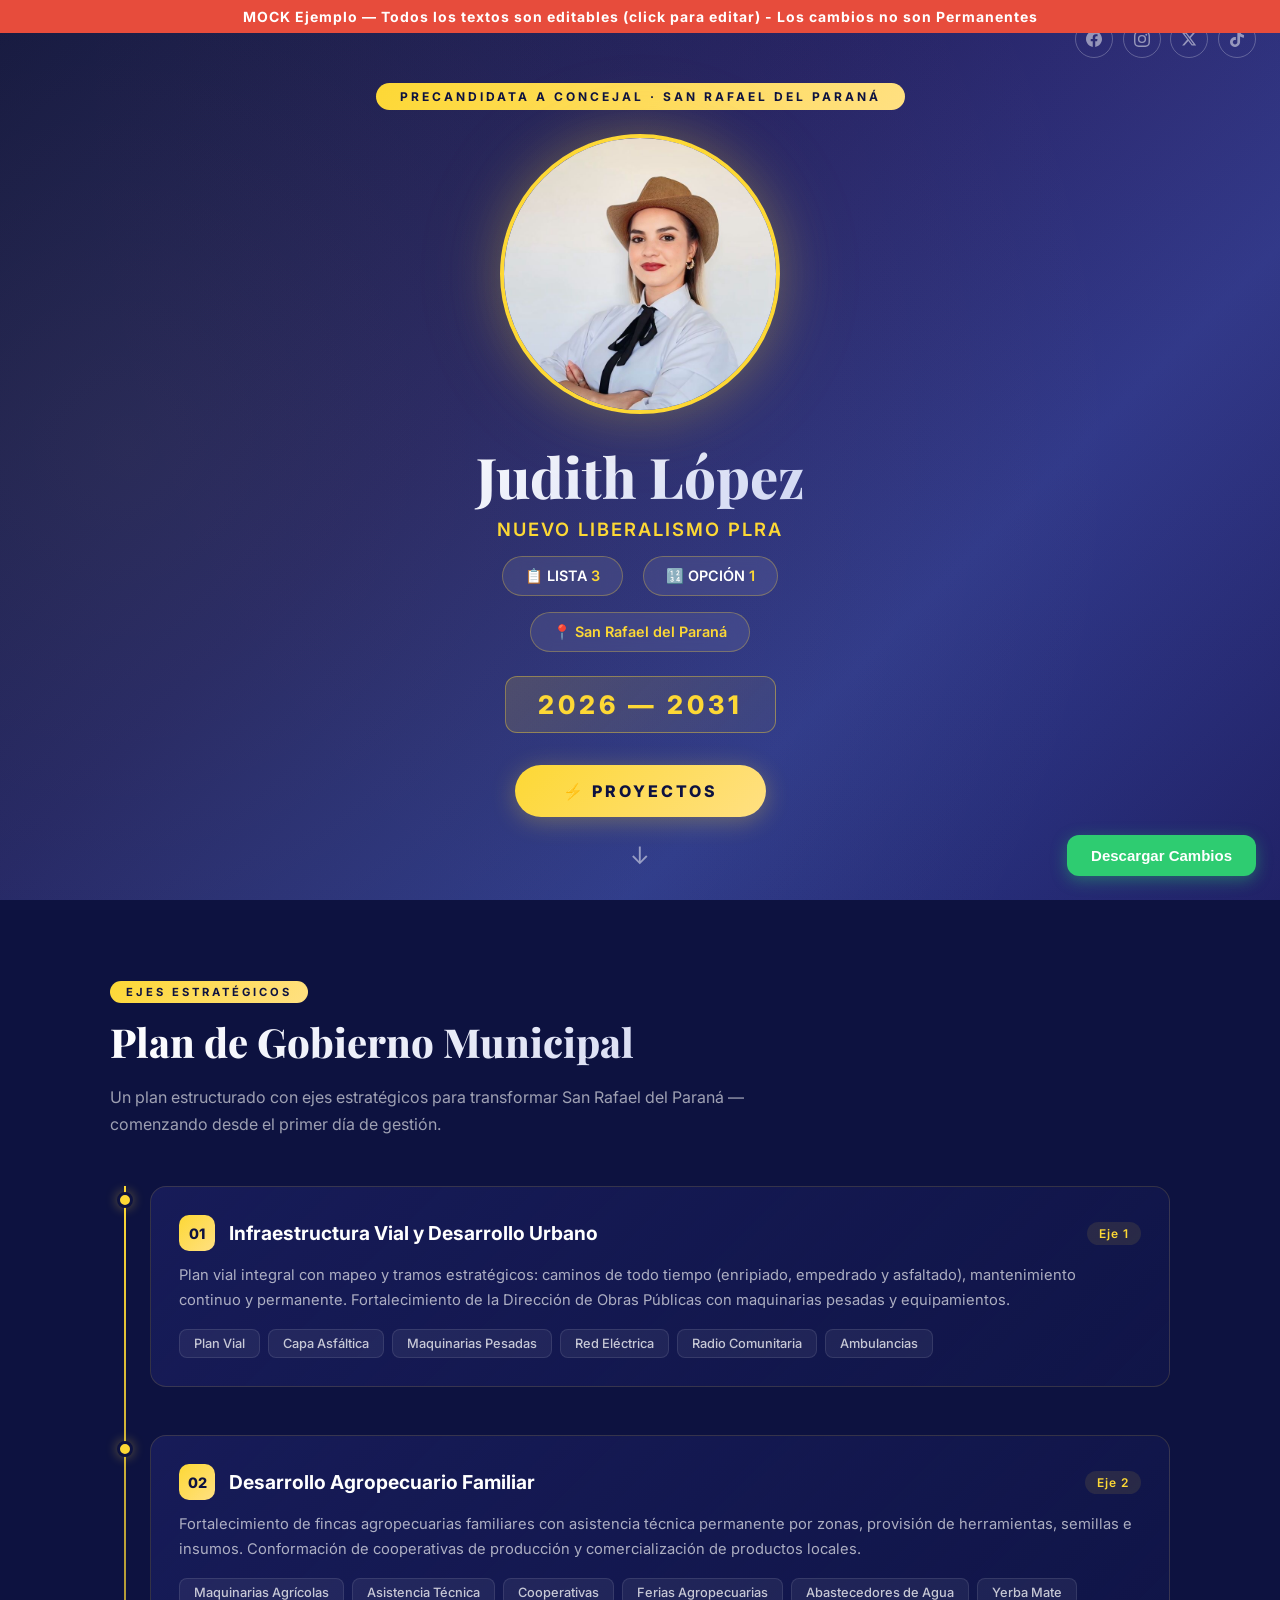
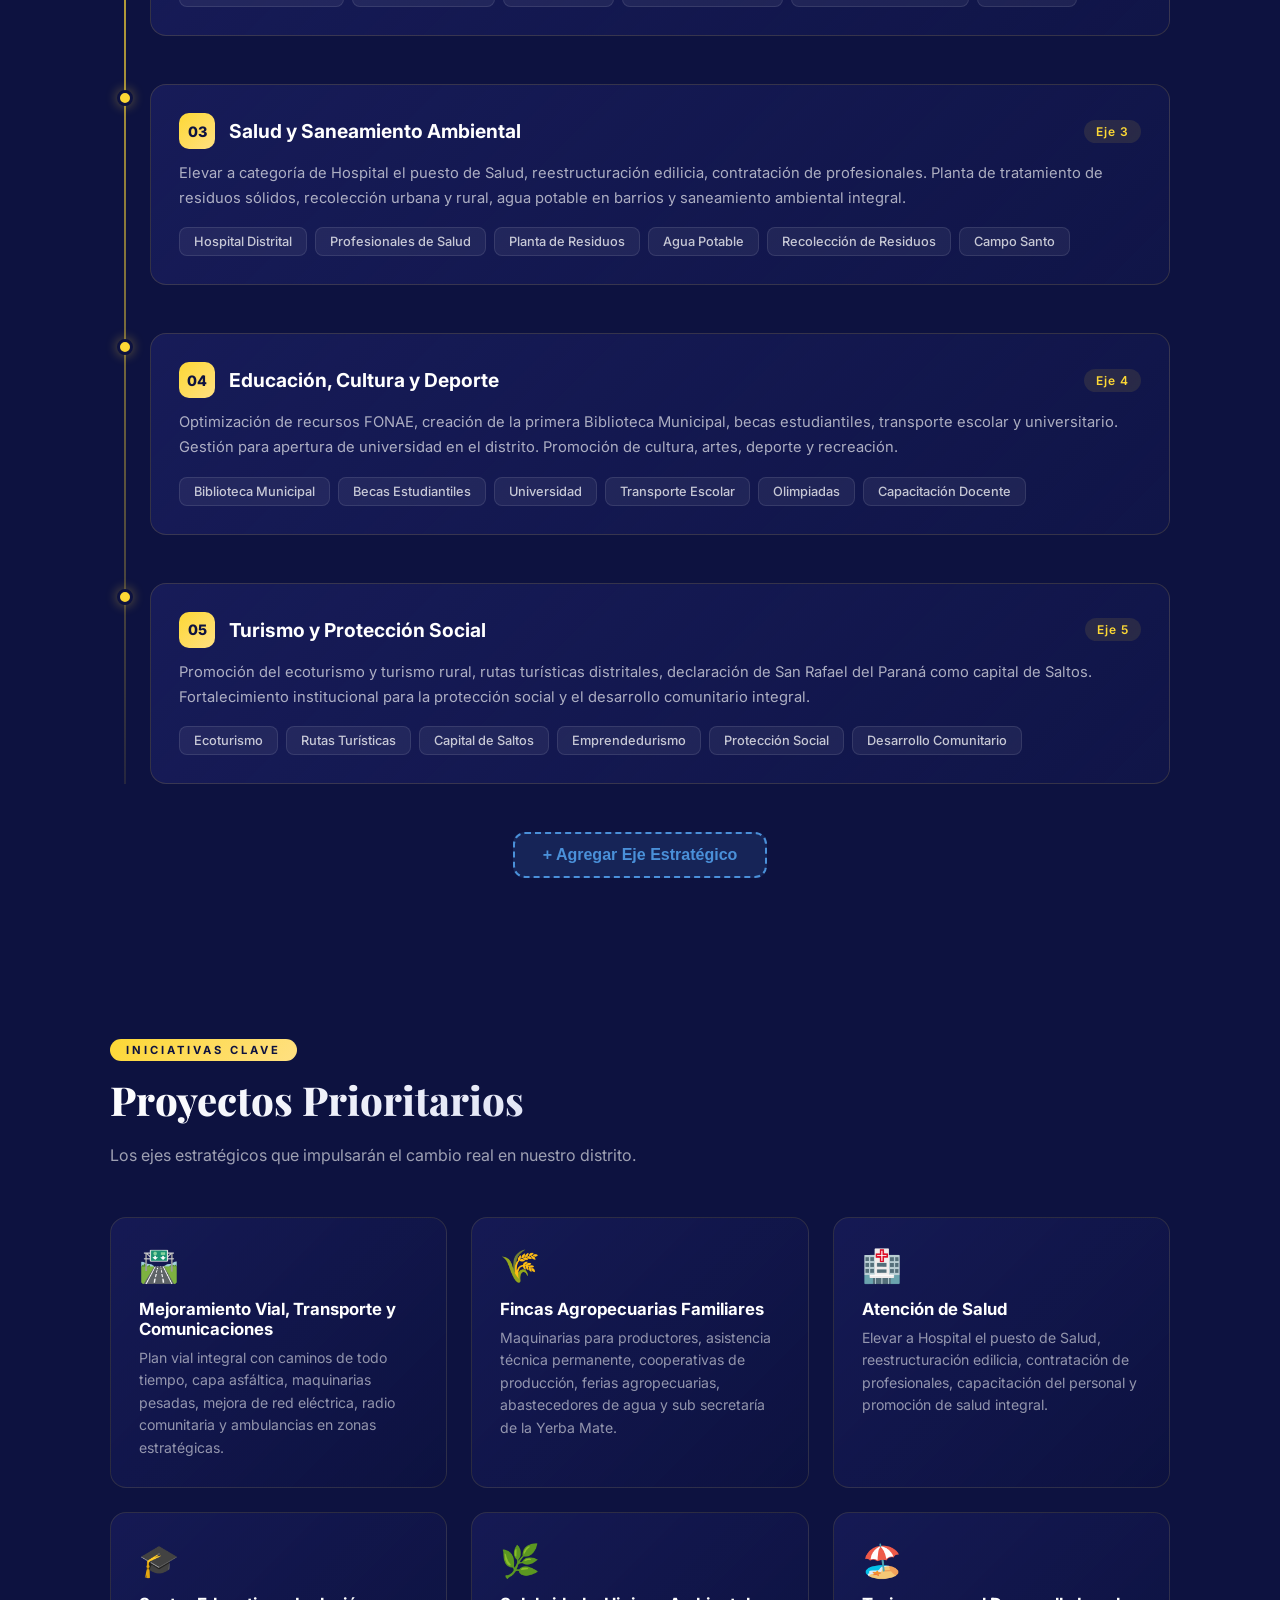
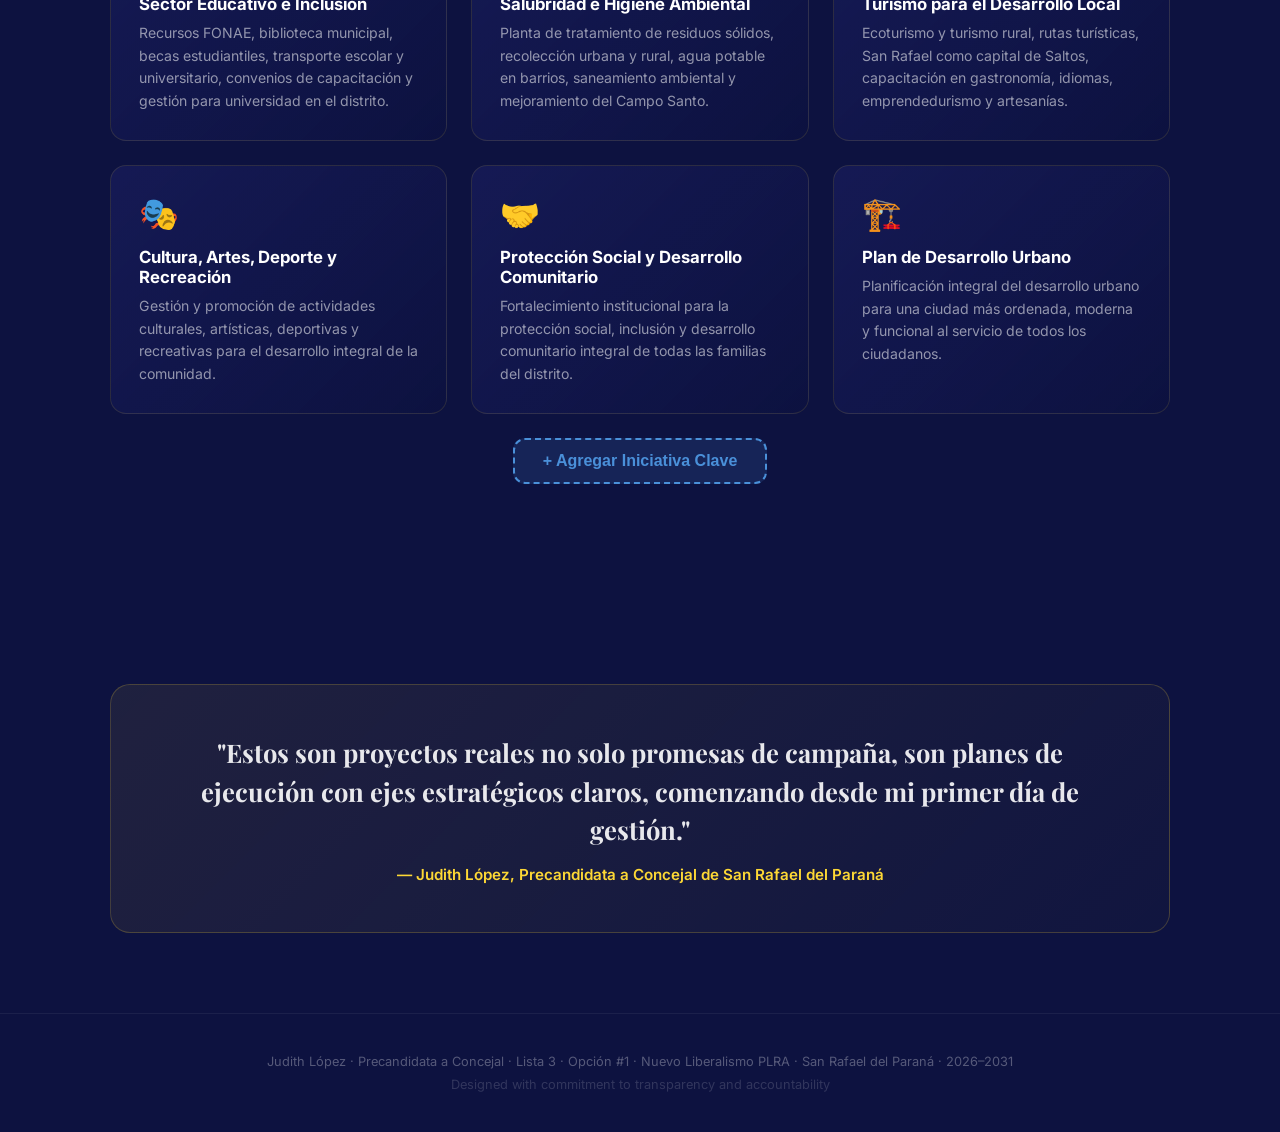
==== commit d45b9760: "fix: Fix info-chip" ====
--- a/mock/index.html
+++ b/mock/index.html
@@ -53,9 +53,11 @@
       <p class="candidate-role" contenteditable="true">Nuevo Liberalismo PLRA</p>
 
       <div class="candidate-info">
-        <div class="info-chip" contenteditable="true">📋 Lista: <span>3</span></div>
-        <div class="info-chip" contenteditable="true">🔢 Opción: <span>#1</span></div>
-        <div class="info-chip" contenteditable="true">📍 <span>San Rafael del Paraná</span></div>
+        <div class="info-chip">📋 LISTA <span>3</span></div>
+        <div class="info-chip">🔢 OPCIÓN <span>1</span></div>
+      </div>
+      <div class="candidate-info">
+        <div class="info-chip">📍 <span>San Rafael del Paraná</span></div>
       </div>
 
       <div class="period-badge" contenteditable="true">2026 — 2031</div>
--- a/styles.css
+++ b/styles.css
@@ -75,7 +75,6 @@
   font-weight: 700;
   letter-spacing: 3px;
   text-transform: uppercase;
-  margin-top: 30px;
   margin-bottom: 24px;
   animation: fadeInDown 0.8s ease;
 }
@@ -562,11 +561,6 @@
     padding: 28px;
   }
 
-  .candidate-photo {
-    width: 200px;
-    height: 200px;
-  }
-
   .projects-grid {
     grid-template-columns: 1fr;
   }
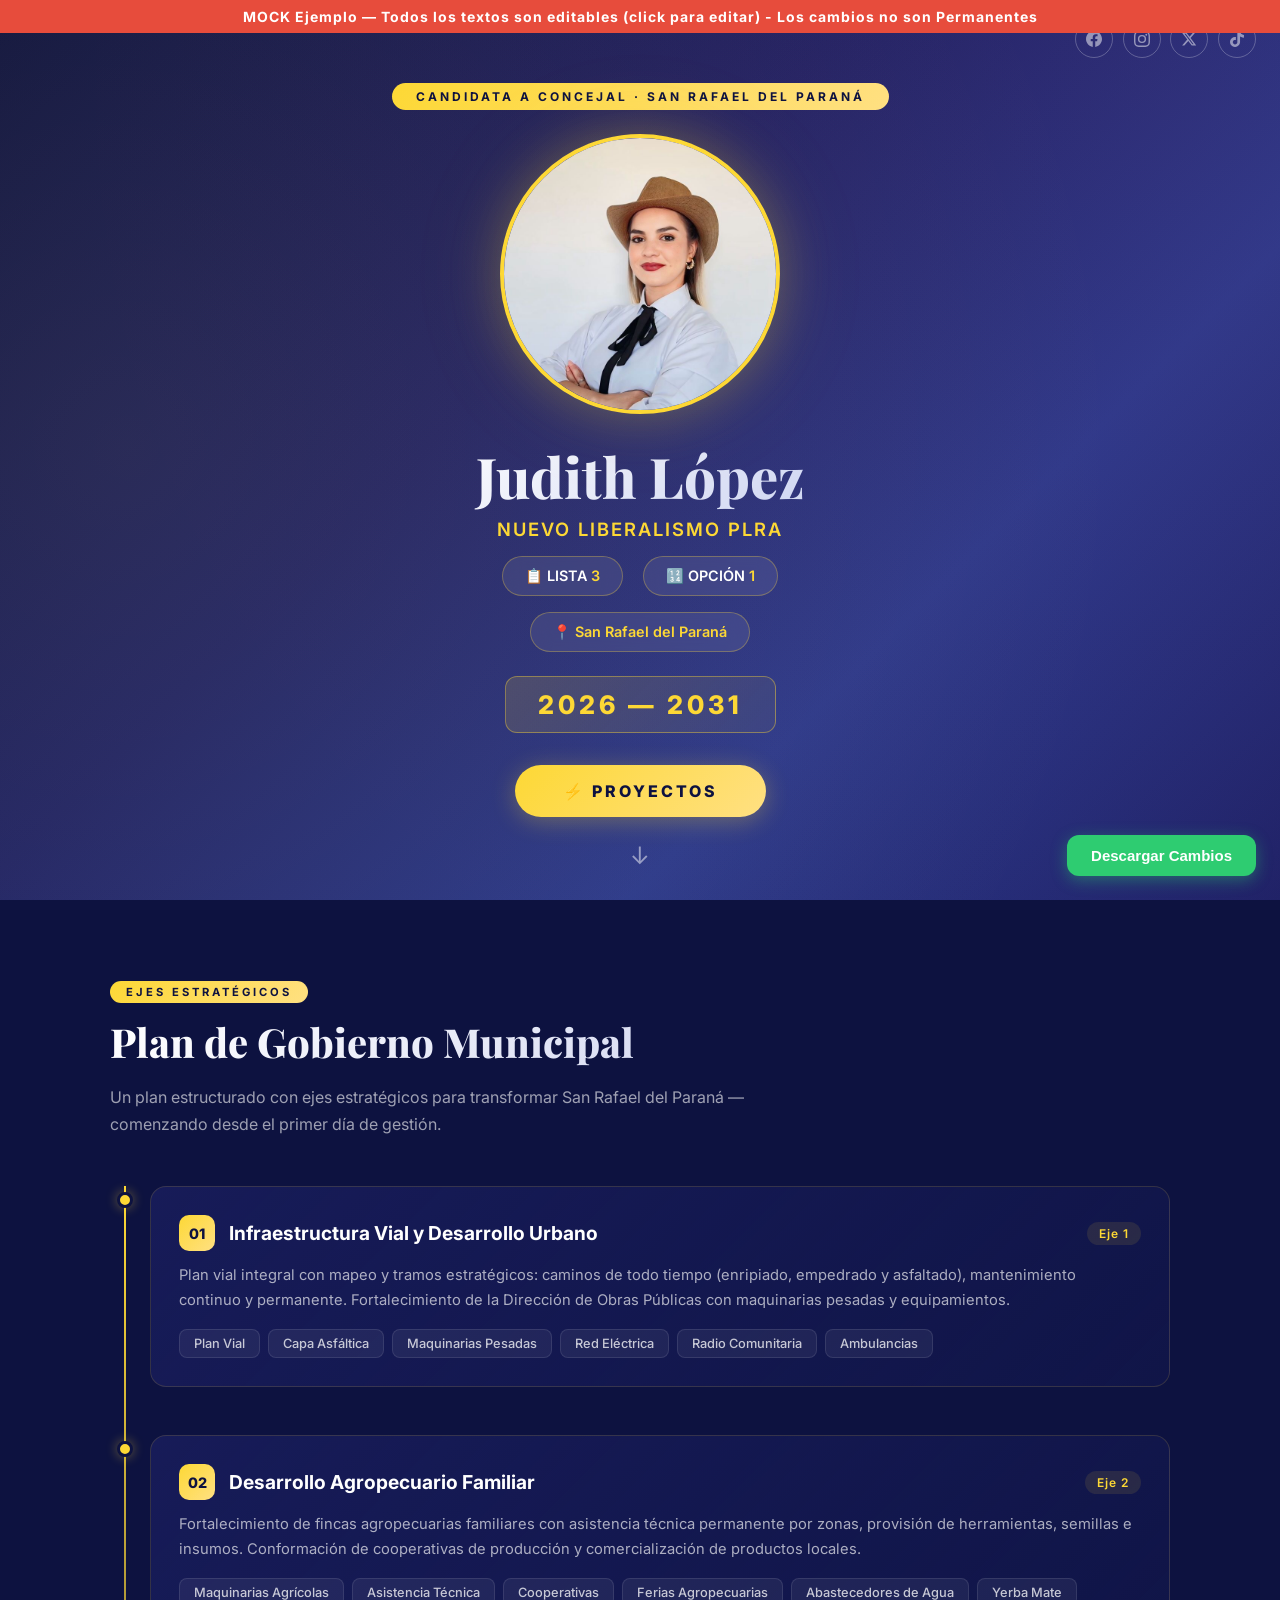
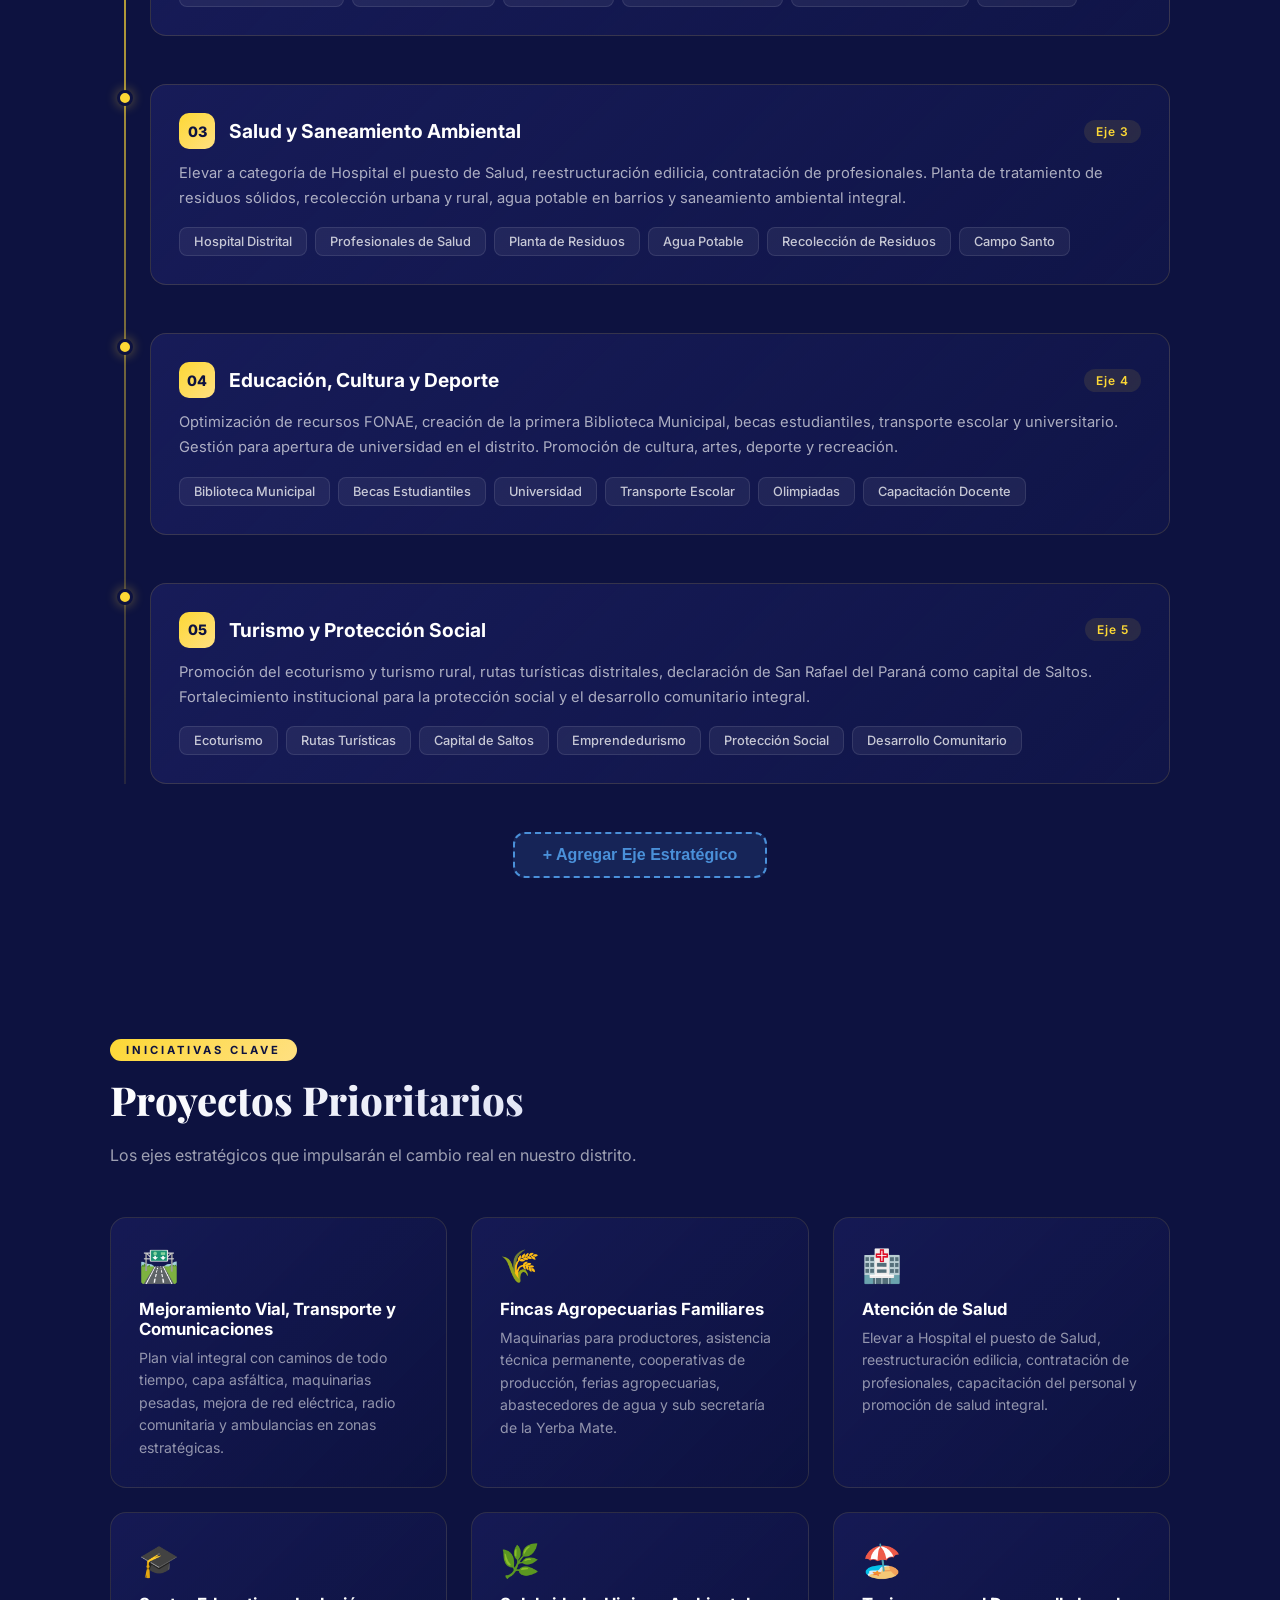
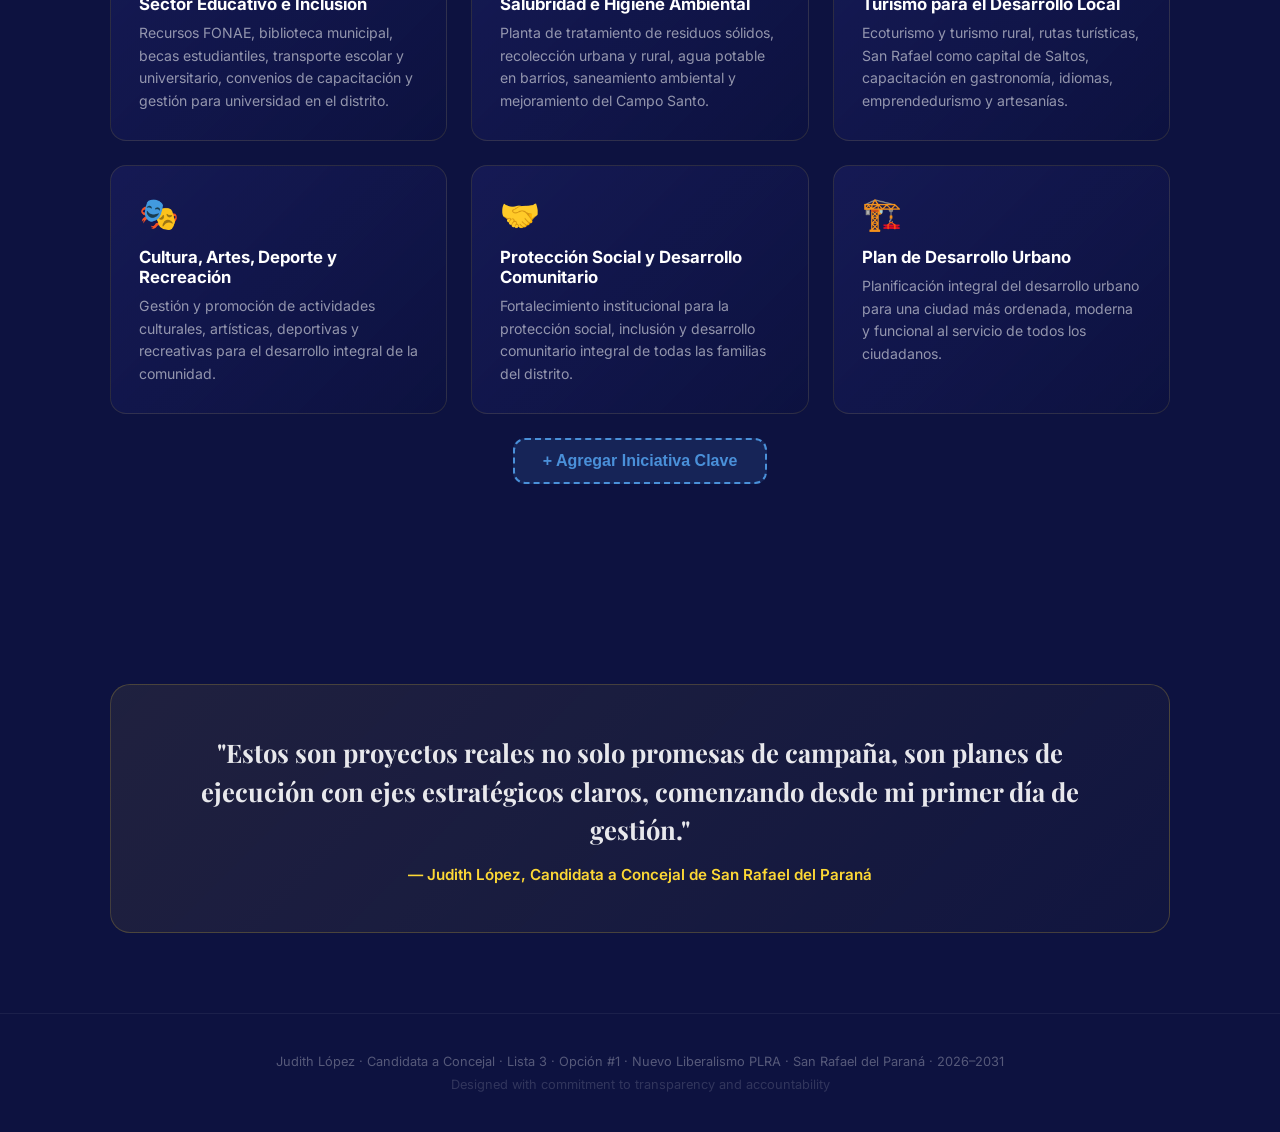
==== commit 3cef3095: "chore: Update precandidata to candidata" ====
--- a/mock/index.html
+++ b/mock/index.html
@@ -45,7 +45,7 @@
       </a>
     </div>
     <div class="hero-content">
-      <div class="badge" contenteditable="true">Precandidata a Concejal · San Rafael del Paraná</div>
+      <div class="badge" contenteditable="true">Candidata a Concejal · San Rafael del Paraná</div>
       <div class="candidate-photo candidate-photo-mock" onclick="document.getElementById('imageUpload').click()"><img
           id="candidateImg" src="../judith.jpeg" alt="Judith López"></div>
       <input type="file" id="imageUpload" accept="image/*">
@@ -53,11 +53,11 @@
       <p class="candidate-role" contenteditable="true">Nuevo Liberalismo PLRA</p>
 
       <div class="candidate-info">
-        <div class="info-chip">📋 LISTA <span>3</span></div>
-        <div class="info-chip">🔢 OPCIÓN <span>1</span></div>
+        <div class="info-chip"contenteditable="true">📋 LISTA <span>3</span></div>
+        <div class="info-chip" contenteditable="true">🔢 OPCIÓN <span>1</span></div>
       </div>
       <div class="candidate-info">
-        <div class="info-chip">📍 <span>San Rafael del Paraná</span></div>
+        <div class="info-chip" contenteditable="true">📍 <span>San Rafael del Paraná</span></div>
       </div>
 
       <div class="period-badge" contenteditable="true">2026 — 2031</div>
@@ -264,13 +264,13 @@
     <div class="vision-box">
       <p class="quote" contenteditable="true">"Estos son proyectos reales no solo promesas de campaña, son planes de
         ejecución con ejes estratégicos claros, comenzando desde mi primer día de gestión."</p>
-      <p class="author" contenteditable="true">— Judith López, Precandidata a Concejal de San Rafael del Paraná</p>
+      <p class="author" contenteditable="true">— Judith López, Candidata a Concejal de San Rafael del Paraná</p>
     </div>
   </section>
 
   <!-- FOOTER -->
   <div class="footer">
-    <p contenteditable="true">Judith López · Precandidata a Concejal · Lista 3 · Opción #1 · Nuevo Liberalismo PLRA ·
+    <p contenteditable="true">Judith López · Candidata a Concejal · Lista 3 · Opción #1 · Nuevo Liberalismo PLRA ·
       San Rafael del Paraná · 2026–2031</p>
     <p style="margin-top:8px; opacity:0.5;" contenteditable="true">Designed with commitment to transparency and
       accountability</p>
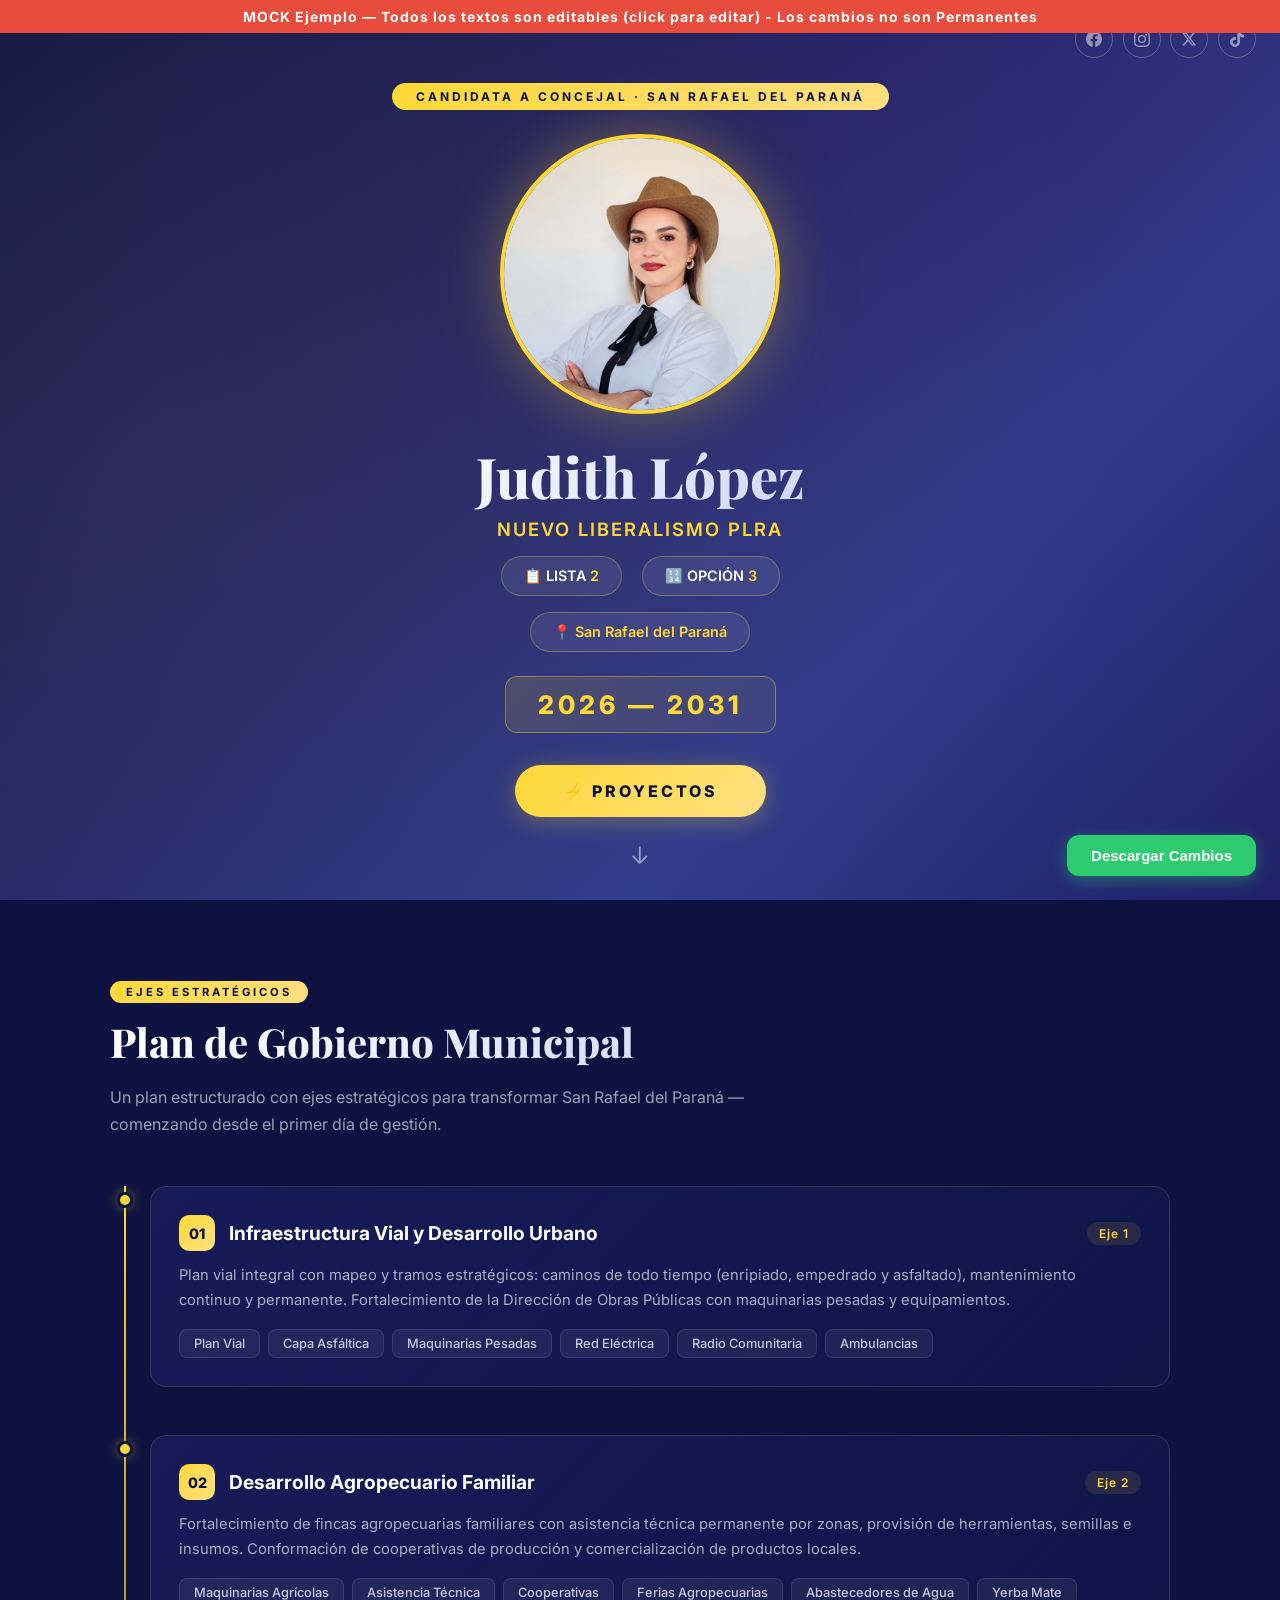
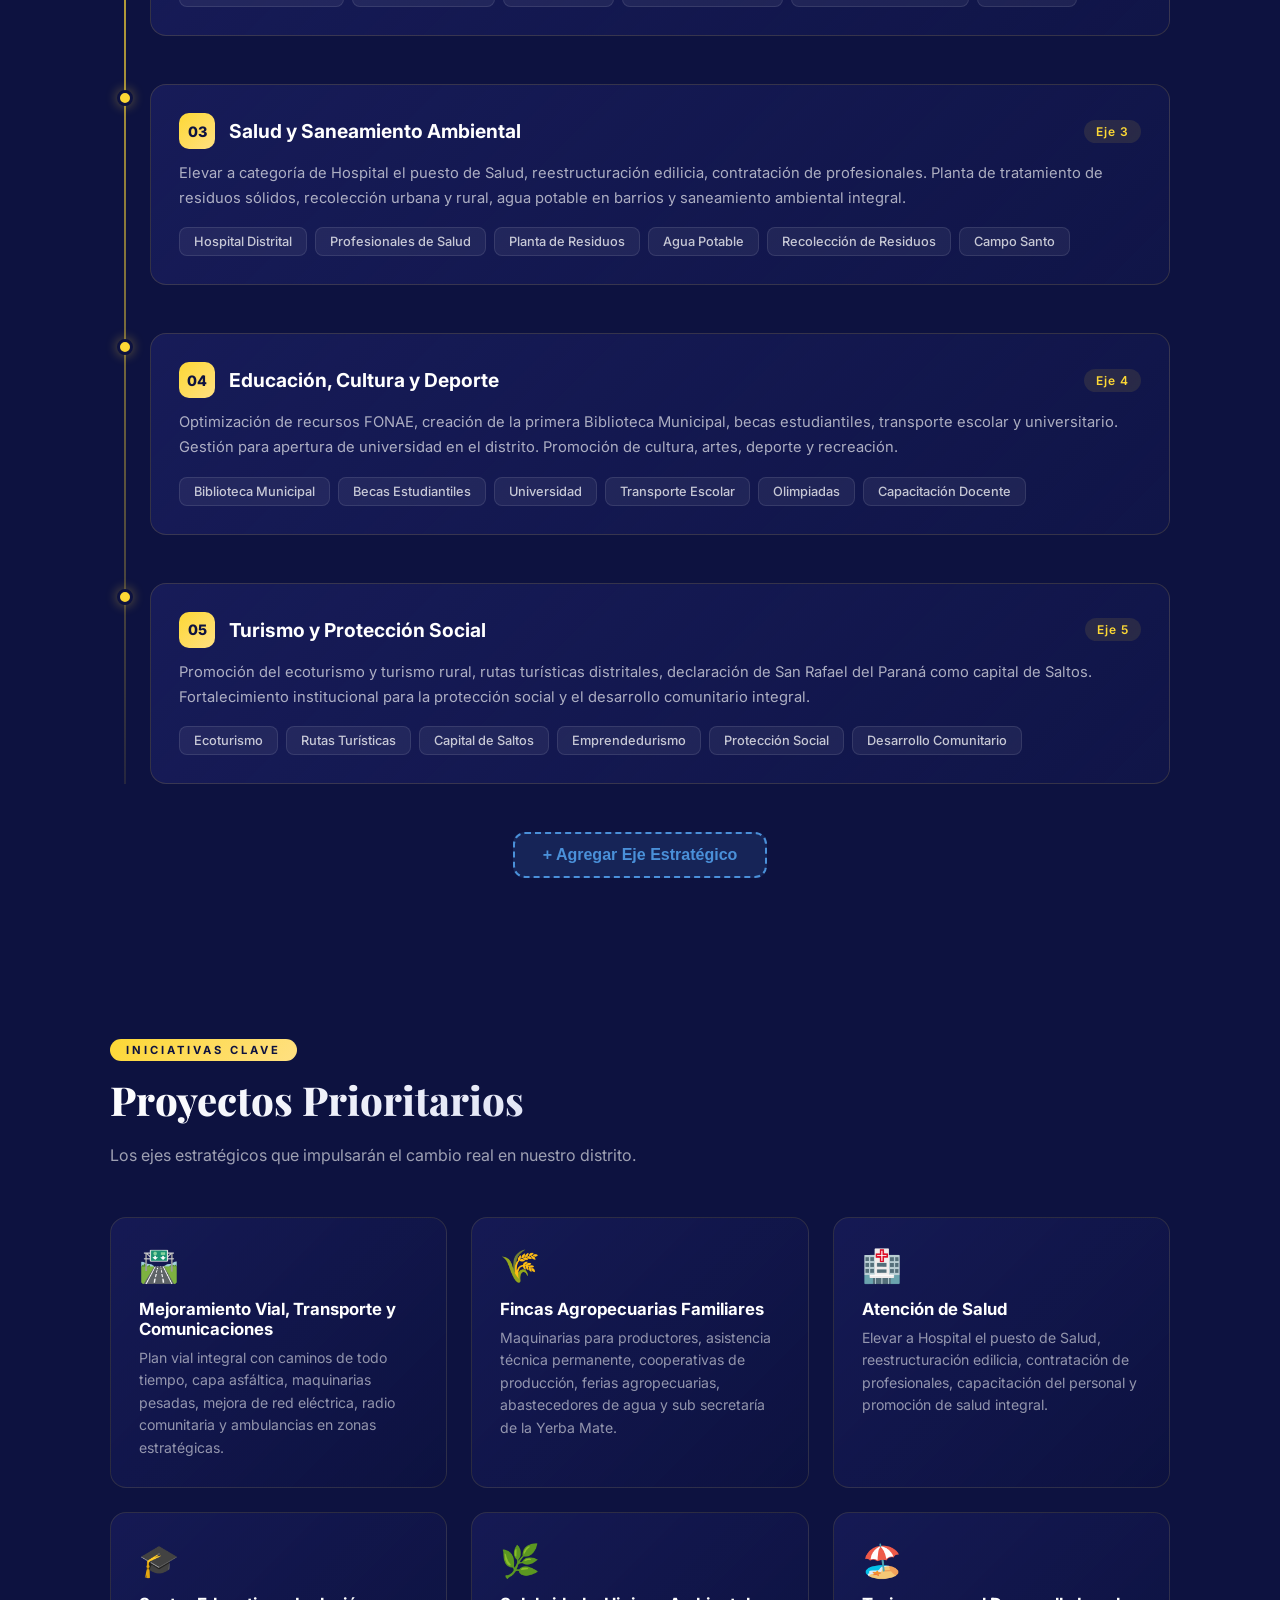
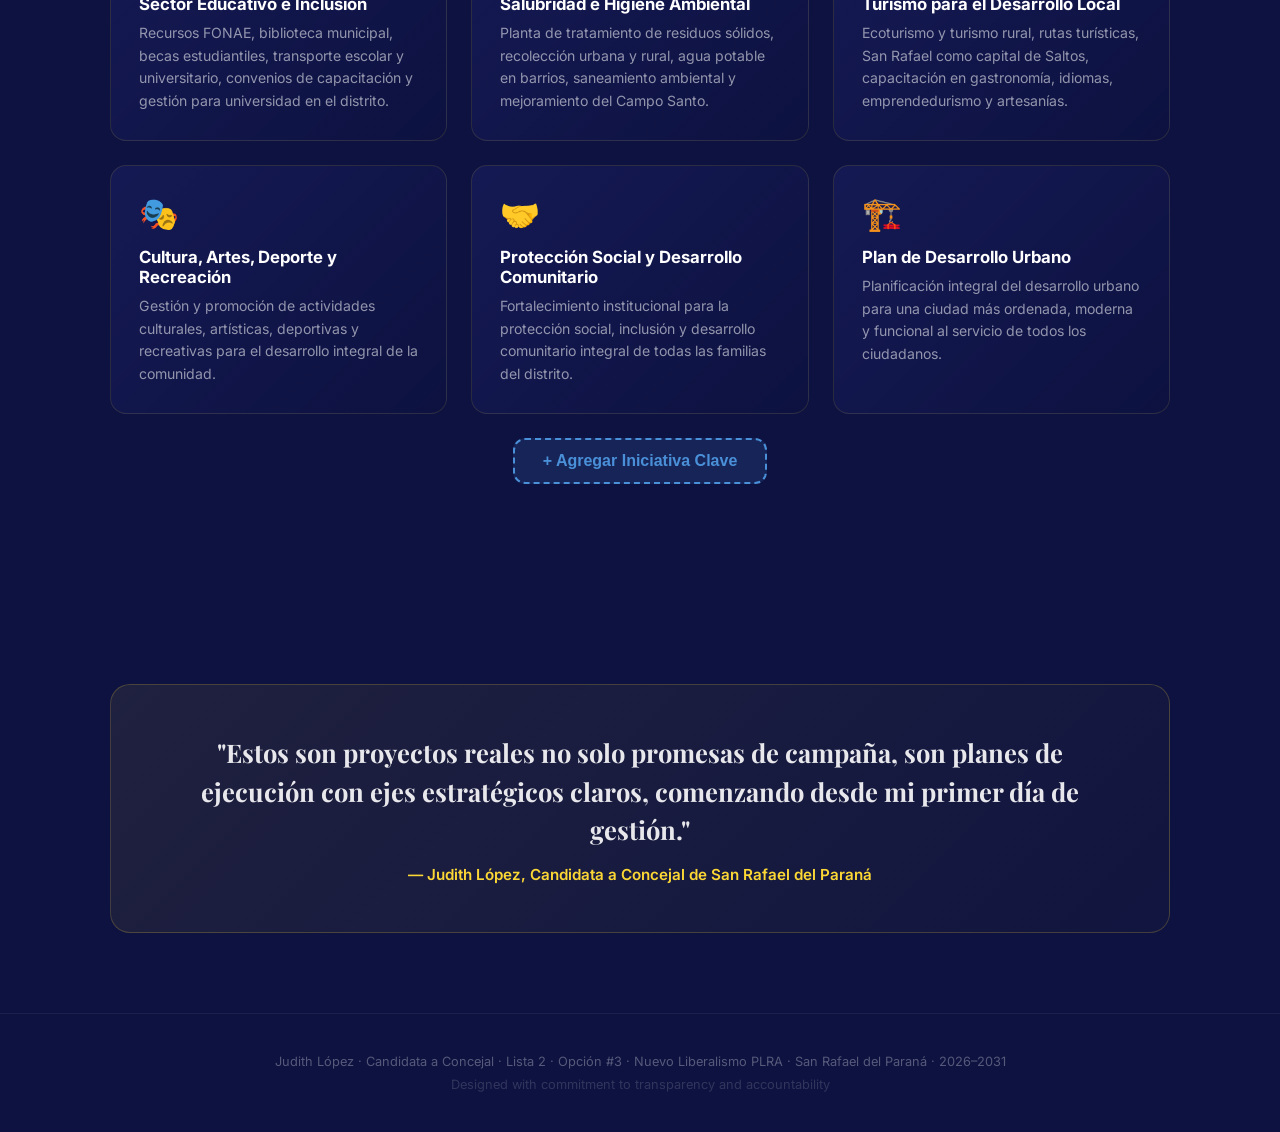
==== commit 18ef4c7f: "chore: Update description" ====
--- a/mock/index.html
+++ b/mock/index.html
@@ -53,8 +53,8 @@
       <p class="candidate-role" contenteditable="true">Nuevo Liberalismo PLRA</p>
 
       <div class="candidate-info">
-        <div class="info-chip"contenteditable="true">📋 LISTA <span>3</span></div>
-        <div class="info-chip" contenteditable="true">🔢 OPCIÓN <span>1</span></div>
+        <div class="info-chip"contenteditable="true">📋 LISTA <span>2</span></div>
+        <div class="info-chip" contenteditable="true">🔢 OPCIÓN <span>3</span></div>
       </div>
       <div class="candidate-info">
         <div class="info-chip" contenteditable="true">📍 <span>San Rafael del Paraná</span></div>
@@ -270,7 +270,7 @@
 
   <!-- FOOTER -->
   <div class="footer">
-    <p contenteditable="true">Judith López · Candidata a Concejal · Lista 3 · Opción #1 · Nuevo Liberalismo PLRA ·
+    <p contenteditable="true">Judith López · Candidata a Concejal · Lista 2 · Opción #3 · Nuevo Liberalismo PLRA ·
       San Rafael del Paraná · 2026–2031</p>
     <p style="margin-top:8px; opacity:0.5;" contenteditable="true">Designed with commitment to transparency and
       accountability</p>
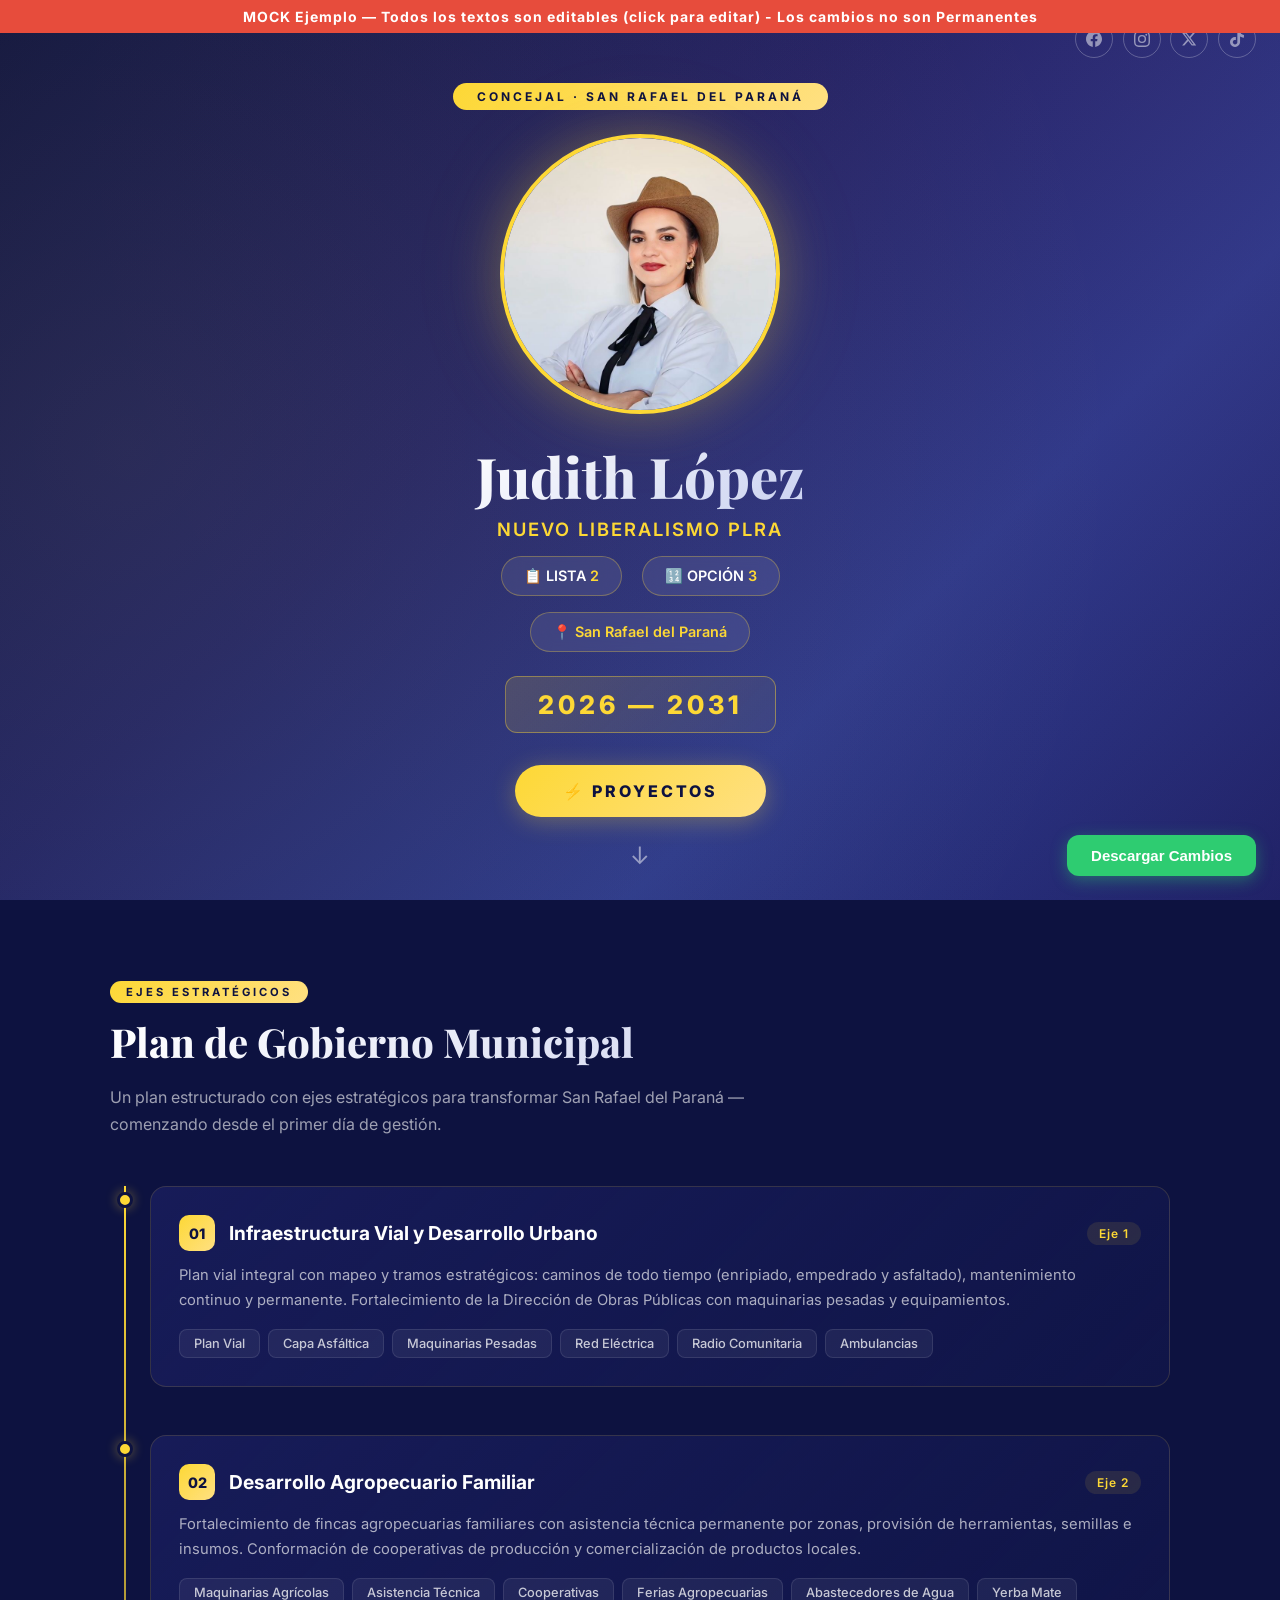
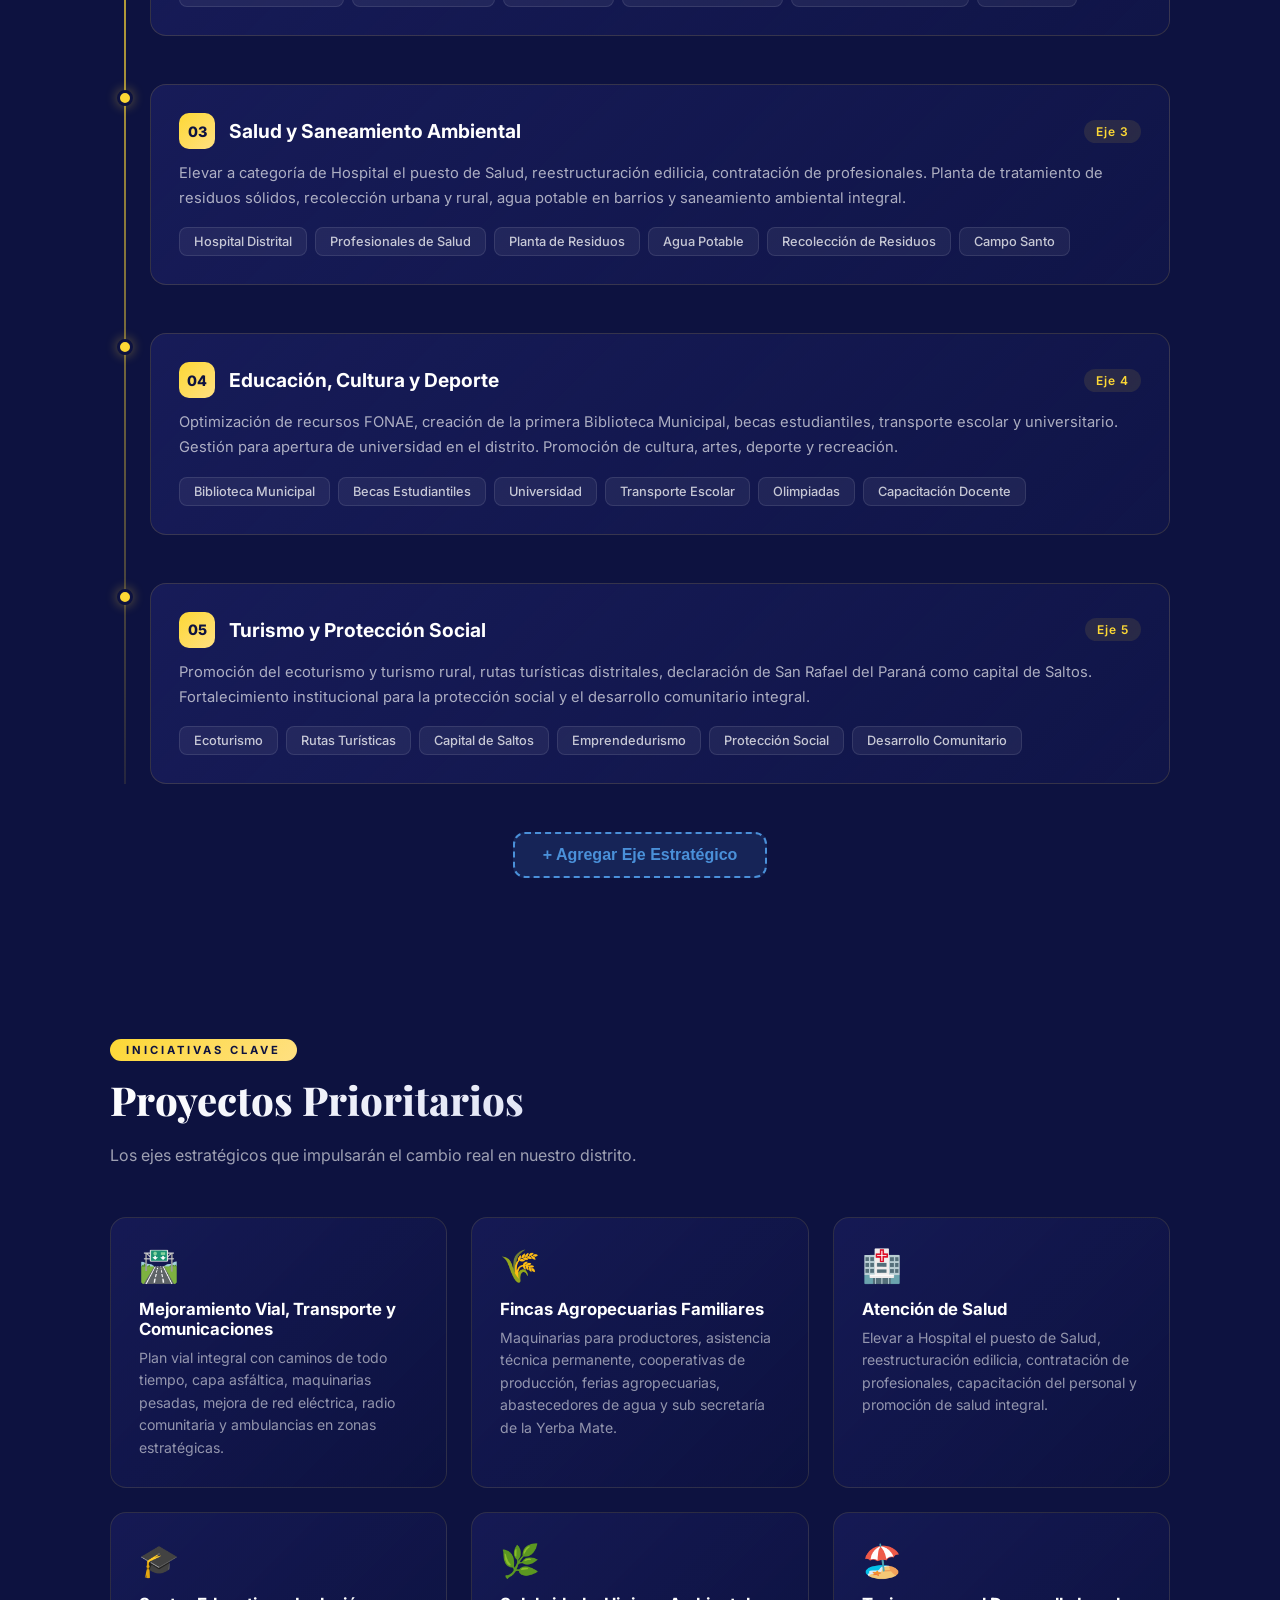
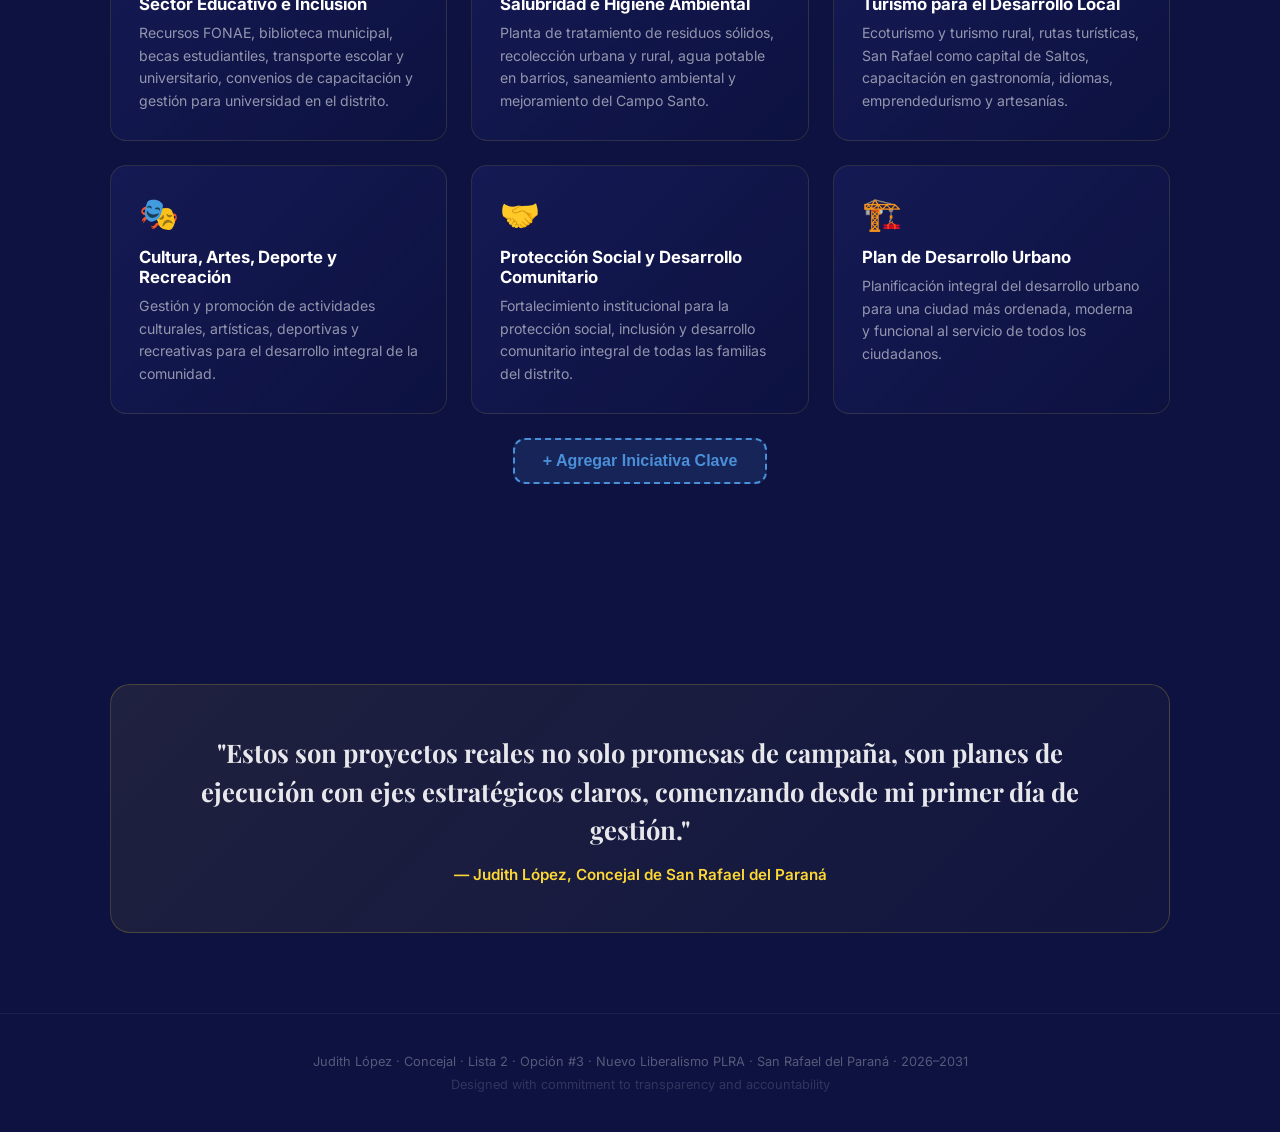
==== commit 5531b3f3: "chore: Update descriptions" ====
--- a/mock/index.html
+++ b/mock/index.html
@@ -4,7 +4,7 @@
 <head>
   <meta charset="UTF-8">
   <meta name="viewport" content="width=device-width, initial-scale=1.0">
-  <title>MOCK — Judith López — Candidata a Concejal de San Rafael del Paraná 2026–2031</title>
+  <title>MOCK — Judith López — Concejal de San Rafael del Paraná 2026–2031</title>
   <link rel="icon" href="../favicon/favicon.ico" type="image/x-icon">
   <link rel="stylesheet" href="../styles.css">
 </head>
@@ -45,7 +45,7 @@
       </a>
     </div>
     <div class="hero-content">
-      <div class="badge" contenteditable="true">Candidata a Concejal · San Rafael del Paraná</div>
+      <div class="badge" contenteditable="true">Concejal · San Rafael del Paraná</div>
       <div class="candidate-photo candidate-photo-mock" onclick="document.getElementById('imageUpload').click()"><img
           id="candidateImg" src="../judith.jpeg" alt="Judith López"></div>
       <input type="file" id="imageUpload" accept="image/*">
@@ -264,13 +264,13 @@
     <div class="vision-box">
       <p class="quote" contenteditable="true">"Estos son proyectos reales no solo promesas de campaña, son planes de
         ejecución con ejes estratégicos claros, comenzando desde mi primer día de gestión."</p>
-      <p class="author" contenteditable="true">— Judith López, Candidata a Concejal de San Rafael del Paraná</p>
+      <p class="author" contenteditable="true">— Judith López, Concejal de San Rafael del Paraná</p>
     </div>
   </section>
 
   <!-- FOOTER -->
   <div class="footer">
-    <p contenteditable="true">Judith López · Candidata a Concejal · Lista 2 · Opción #3 · Nuevo Liberalismo PLRA ·
+    <p contenteditable="true">Judith López · Concejal · Lista 2 · Opción #3 · Nuevo Liberalismo PLRA ·
       San Rafael del Paraná · 2026–2031</p>
     <p style="margin-top:8px; opacity:0.5;" contenteditable="true">Designed with commitment to transparency and
       accountability</p>
